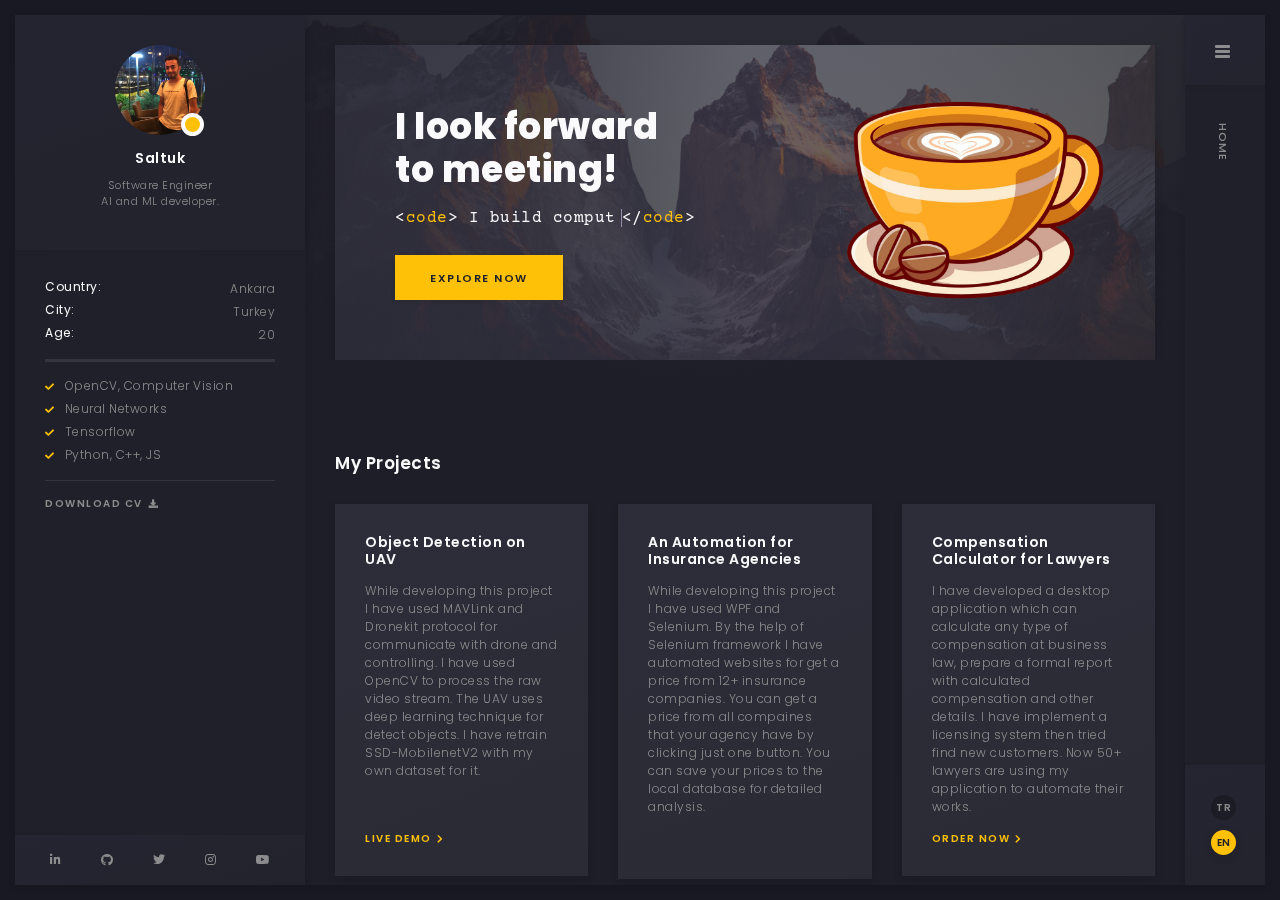
==== docs/index.html @ 85a718e5 "added" ====
<html lang="zxx" class="swup-enabled"><head>
  <!-- Required meta tags -->
  <meta charset="utf-8">
  <meta name="viewport" content="width=device-width, initial-scale=1, shrink-to-fit=no">
  <!-- color of address bar in mobile browser -->
  <meta name="theme-color" content="#2B2B35">
  <!-- favicon  -->
  <link rel="shortcut icon" href="img/thumbnail.ico" type="image/x-icon">
  <!-- bootstrap css -->
  <link rel="stylesheet" href="css/plugins/bootstrap.min.css">
  <!-- font awesome css -->
  <link rel="stylesheet" href="css/plugins/font-awesome.min.css">
  <!-- swiper css -->
  <link rel="stylesheet" href="css/plugins/swiper.min.css">
  <!-- fancybox css -->
  <link rel="stylesheet" href="css/plugins/fancybox.min.css">
  <!-- main css -->
  <link rel="stylesheet" href="css/style.css">

  <title>Arter</title>
<style id="smooth-scrollbar-style">
[data-scrollbar] {
  display: block;
  position: relative;
}

.scroll-content {
  -webkit-transform: translate3d(0, 0, 0);
          transform: translate3d(0, 0, 0);
}

.scrollbar-track {
  position: absolute;
  opacity: 0;
  z-index: 1;
  background: rgba(222, 222, 222, .75);
  -webkit-user-select: none;
     -moz-user-select: none;
      -ms-user-select: none;
          user-select: none;
  -webkit-transition: opacity 0.5s 0.5s ease-out;
          transition: opacity 0.5s 0.5s ease-out;
}
.scrollbar-track.show,
.scrollbar-track:hover {
  opacity: 1;
  -webkit-transition-delay: 0s;
          transition-delay: 0s;
}

.scrollbar-track-x {
  bottom: 0;
  left: 0;
  width: 100%;
  height: 8px;
}
.scrollbar-track-y {
  top: 0;
  right: 0;
  width: 8px;
  height: 100%;
}
.scrollbar-thumb {
  position: absolute;
  top: 0;
  left: 0;
  width: 8px;
  height: 8px;
  background: rgba(0, 0, 0, .5);
  border-radius: 4px;
}
</style></head>

<body class="vsc-initialized">

  <!-- app -->
  <div class="art-app">

    <!-- mobile top bar -->
    <div class="art-mobile-top-bar"></div>

    <!-- app wrapper -->
    <div class="art-app-wrapper">

      <!-- app container end -->
      <div class="art-app-container">

        <!-- info bar -->
        <div class="art-info-bar">

          <!-- menu bar frame -->
          <div class="art-info-bar-frame">

            <!-- info bar header -->
            <div class="art-info-bar-header">
              <!-- info bar button -->
              <div class="art-info-bar-btn">
                <!-- icon -->
                <i class="fas fa-ellipsis-v"></i>
              </div>
              <!-- info bar button end -->
            </div>
            <!-- info bar header end -->

            <!-- info bar header -->
            <div class="art-header">
              <!-- avatar -->
              <div class="art-avatar">
                <a data-fancybox="avatar" data-no-swup="" href="img/face-1.jpg" class="art-avatar-curtain">
                  <img src="img/face-1.jpg" alt="avatar">
                  <i class="fas fa-expand"></i>
                </a>
                <!-- available -->
                <div class="art-lamp-light">
                  <!-- add class 'art-not-available' if not available-->
                  <div class="art-available-lamp"></div>
                </div>
              </div>
              <!-- avatar end -->
              <!-- name -->
              <h5 class="art-name mb-10"><a href="home.html">Saltuk</a></h5>
              <!-- post -->
              <div class="art-sm-text">Software Engineer <br>AI and ML developer. </div>
            </div>
            <!-- info bar header end -->

            <!-- scroll frame -->
            <div id="scrollbar2" class="art-scroll-frame" data-scrollbar="true" tabindex="-1" style="overflow: hidden; outline: none;"><div class="scroll-content" style="transform: translate3d(0px, -50px, 0px);">

              <!-- info bar about -->
              <div class="art-table p-15-15">
                <!-- about text -->
                <ul>
                  <!-- country -->
                  <li>
                    <h6>Country:</h6><span>Ankara</span>
                  </li>
                  <!-- city -->
                  <li>
                    <h6>City:</h6><span>Turkey</span>
                  </li>
                  <!-- age -->
                  <li>
                    <h6>Age:</h6><span>20</span>
                  </li>
                </ul>
              </div>
              <!-- info bar about end -->

              <!-- divider -->
              <div class="art-ls-divider"></div>

              <!-- divider -->
              <div class="art-ls-divider"></div>

              <!-- divider -->
              <div class="art-ls-divider"></div>

              <!-- knowledge list -->
              <ul class="art-knowledge-list p-15-0">
                <!-- list item -->
                <li>OpenCV, Computer Vision</li>
                <!-- list item -->
                <li>Neural Networks</li>
                <!-- list item -->
                <li>Tensorflow</li>
                <!-- list item -->
                <li>Python, C++, JS</li>
              </ul>
              <!-- knowledge list end -->

              <!-- divider -->
              <div class="art-ls-divider"></div>

              <!-- links frame -->
              <div class="art-links-frame p-15-15">

                <!-- download cv button -->
                <a href="files/cv.txt" class="art-link" download="" data-no-swup="">Download cv <i class="fas fa-download"></i></a>

              </div>
              <!-- links frame end -->

            </div><div class="scrollbar-track scrollbar-track-x" style="display: none;"><div class="scrollbar-thumb scrollbar-thumb-x" style="width: 230px; transform: translate3d(0px, 0px, 0px);"></div></div><div class="scrollbar-track scrollbar-track-y" style="display: block;"><div class="scrollbar-thumb scrollbar-thumb-y" style="height: 755.606px; transform: translate3d(0px, 101.394px, 0px); transform-origin: center bottom;"></div></div></div>
            <!-- scroll frame end -->

            <!-- sidebar social -->
            <div class="art-ls-social">
              <!-- social link -->
              <a href="https://www.linkedin.com/in/saltukbugra/" target="_blank"><i class="fab fa-linkedin-in"></i></a>
              <!-- social link -->
              <a href="https://github.com/saltukozelgul" target="_blank"><i class="fab fa-github"></i></a>
              <!-- social link -->
              <a href="https://twitter.com/saltukozelgul" target="_blank"><i class="fab fa-twitter"></i></a>
              <!-- social link -->
              <a href="https://www.instagram.com/saltukozelgul/" target="_blank"><i class="fab fa-instagram"></i></a>
              <!-- social link -->
              <a href="https://www.youtube.com/channel/UCMifPLEtxztl5zZaLau1jIQ" target="_blank"><i class="fab fa-youtube"></i></a>
            </div>
            <!-- sidebar social end -->

          </div>
          <!-- menu bar frame end -->

        </div>
        <!-- info bar end -->

        <!-- content -->
        <div class="art-content">

          <!-- curtain -->
          <div class="art-curtain"></div>

          <!-- top background -->
          <div class="art-top-bg" style="background-image: url(img/bg.jpg)">
            <!-- overlay -->
            <div class="art-top-bg-overlay"></div>
            <!-- overlay end -->
          </div>
          <!-- top background end -->

          <!-- swup container -->
          <div class="transition-fade" id="swup" data-swup="0">

            <!-- scroll frame -->
            <div id="scrollbar" class="art-scroll-frame" data-scrollbar="true" tabindex="-1" style="overflow: hidden; outline: none;"><div class="scroll-content" style="transform: translate3d(0px, 0px, 0px);">

              <!-- container -->
              <div class="container-fluid">

                <!-- row -->
                <div class="row p-60-0 p-lg-30-0 p-md-15-0">
                  <!-- col -->
                  <div class="col-lg-12">

                    <!-- banner -->
                    <div class="art-a art-banner" style="background-image: url(img/bg.jpg)">
                      <!-- banner back -->
                      <div class="art-banner-back"></div>
                      <!-- banner dec -->
                      <div class="art-banner-dec"></div>
                      <!-- banner overlay -->
                      <div class="art-banner-overlay">
                        <!-- main title -->
                        <div class="art-banner-title">
                          <!-- title -->
                          <h1 class="mb-15">I look forward <br>to meeting!</h1>
                          <!-- suptitle -->
                          <div class="art-lg-text art-code mb-25">&lt;<i>code</i>&gt; I build <span class="txt-rotate" data-period="2000" data-rotate="[ &quot;computer vision applications.&quot;, &quot;AI based applications.&quot;, &quot;web applications.&quot;, &quot;automation tools.&quot; ]"><span class="wrap">des</span></span>&lt;/<i>code</i>&gt;</div>
                          <div class="art-buttons-frame">
                            <!-- button -->
                            <a href="#" class="art-btn art-btn-md"><span>Explore now</span></a>
                          </div>
                        </div>
                        <!-- main title end -->
                        <!-- photo -->
                        <img src="img/face-2.png" class="art-banner-photo" alt="Your Name">
                      </div>
                      <!-- banner overlay end -->
                    </div>
                    <!-- banner end -->

                  </div>
                  <!-- col end -->
                </div>
                <!-- row end -->

              </div>
              <!-- container end -->

              <!-- container -->
              <div class="container-fluid">

                <!-- row -->
                <div class="row p-30-0">

                  <!-- col -->
                  <div class="col-md-3 col-6">

                    <!-- couner frame -->
                    <div class="art-counter-frame" style="opacity: 1;">
                      <!-- counter -->
                      <div class="art-counter-box">
                        <!-- counter number -->
                        <span class="art-counter" style="opacity: 1;">2</span><span class="art-counter-plus">+</span>
                      </div>
                      <!-- counter end -->
                      <!-- title -->
                      <h6>Years Experience</h6>
                    </div>
                    <!-- couner frame end -->

                  </div>
                  <!-- col end -->

                  <!-- col -->
                  <div class="col-md-3 col-6">

                    <!-- couner frame -->
                    <div class="art-counter-frame" style="opacity: 1;">
                      <!-- counter -->
                      <div class="art-counter-box">
                        <!-- counter number -->
                        <span class="art-counter" style="opacity: 1;">14</span>
                      </div>
                      <!-- counter end -->
                      <!-- title -->
                      <h6>Completed Projects</h6>
                    </div>
                    <!-- couner frame end -->

                  </div>
                  <!-- col end -->

                  <!-- col -->
                  <div class="col-md-3 col-6">

                    <!-- couner frame -->
                    <div class="art-counter-frame" style="opacity: 1;">
                      <!-- counter -->
                      <div class="art-counter-box">
                        <!-- counter number -->
                        <span class="art-counter" style="opacity: 1;">8</span>
                      </div>
                      <!-- counter end -->
                      <!-- title -->
                      <h6>Happy Customers</h6>
                    </div>
                    <!-- couner frame end -->

                  </div>
                  <!-- col end -->

                  <!-- col -->
                  <div class="col-md-3 col-6">

                    <!-- couner frame -->
                    <div class="art-counter-frame" style="opacity: 1;">
                      <!-- counter -->
                      <div class="art-counter-box">
                        <!-- counter number -->
                        <span class="art-counter" style="opacity: 1;">20</span><span class="art-counter-plus">+</span>
                      </div>
                      <!-- counter end -->
                      <!-- title -->
                      <h6>3</h6>
                    </div>
                    <!-- couner frame end -->

                  </div>
                  <!-- col end -->

                </div>
                <!-- row end -->

              </div>
              <!-- container end -->

              <!-- container -->
              <div class="container-fluid">

                <!-- row -->
                <div class="row">

                  <!-- col -->
                  <div class="col-lg-12">

                    <!-- section title -->
                    <div class="art-section-title">
                      <!-- title frame -->
                      <div class="art-title-frame">
                        <!-- title -->
                        <h4>My Projects</h4>
                      </div>
                      <!-- title frame end -->
                    </div>
                    <!-- section title end -->

                  </div>
                  <!-- col end -->

                  <!-- col -->
                  <div class="col-lg-4 col-md-6">

                    <!-- service -->
                    <div class="art-a art-service-icon-box">
                      <!-- service content -->
                      <div class="art-service-ib-content">
                        <!-- title -->
                        <h5 class="mb-15">Object Detection on UAV</h5>
                        <!-- text -->
                        <div class="mb-15">While developing this project I have used MAVLink and Dronekit protocol for communicate with drone and controlling. I have used OpenCV to process the raw video stream. The UAV uses deep learning technique for detect objects. I have retrain SSD-MobilenetV2 with my own dataset for it.<br><br><br></div>
                        <!-- button -->
                        <div class="art-buttons-frame"><a href="https://www.youtube.com/watch?v=uDJ1ishrPcA" data-no-swup="" class="art-link art-color-link art-w-chevron">Live Demo</a></div>
                      </div>
                      <!-- service content end -->
                    </div>
                    <!-- service end -->

                  </div>
                  <!-- col end -->

                  <!-- col -->
                  <div class="col-lg-4 col-md-6">

                    <!-- service -->
                    <div class="art-a art-service-icon-box">
                      <!-- service content -->
                      <div class="art-service-ib-content">
                        <!-- title -->
                        <h5 class="mb-15">An Automation for Insurance Agencies</h5>
                        <!-- text -->
                        <div class="mb-15">While developing this project I have used WPF and Selenium. By the help of Selenium framework I have automated websites for get a price from 12+ insurance companies. You can get a price from all compaines that your agency have by clicking just one button. You can save your prices to the local database for detailed analysis.<br><br></div>
                        <!-- button -->
                      </div>
                      <!-- service content end -->
                    </div>
                    <!-- service end -->

                  </div>
                  <!-- col end -->

                  <!-- col -->
                  <div class="col-lg-4 col-md-6">

                    <!-- service -->
                    <div class="art-a art-service-icon-box">
                      <!-- service content -->
                      <div class="art-service-ib-content">
                        <!-- title -->
                        <h5 class="mb-15">Compensation Calculator for Lawyers</h5>
                        <!-- text -->
                        <div class="mb-15">I have developed a desktop application which can calculate any type of compensation at business law, prepare a formal report with calculated compensation and other details. I have implement a licensing system then tried find new customers. Now 50+ lawyers are using my application to automate their works.</div>
                        <!-- button -->
                        <div class="art-buttons-frame"><a href="https://www.mehmetakifarikan.av.tr/hesaplamaprogrami" data-no-swup="" class="art-link art-color-link art-w-chevron">Order now</a></div>
                      </div>
                      <!-- service content end -->
                    </div>
                    <!-- service end -->

                  </div>
                  <!-- col end -->

                  <!-- col -->
                  <div class="col-lg-4 col-md-6">

                    <!-- service -->
                    <div class="art-a art-service-icon-box">
                      <!-- service content -->
                      <div class="art-service-ib-content">
                        <!-- title -->
                        <h5 class="mb-15">Discord Bot for School Community</h5>
                        <!-- text -->
                        <div class="mb-15">I have developed a discord bot by using Discord.JS and Node.Js. The bot whose name is "Disgaz" have theese systems; Register system, Balancing system, 2FA auth by using e-mails, Profile Managment System, Music Bot System and more...</div>
                        <!-- button -->
                        <div class="art-buttons-frame"><a href="https://github.com/saltukozelgul/MusicBot" no-data-no-swup="" class="art-link art-color-link art-w-chevron">Order now</a></div>
                      </div>
                      <!-- service content end -->
                    </div>
                    <!-- service end -->

                  </div>
                  <!-- col end -->


                </div>
                <!-- row end -->

              </div>
              <!-- container end -->

              <!-- container -->
              <div class="container-fluid">

                <!-- row -->
                <div class="row p-0-0">

                  <!-- col -->
                  <div class="col-lg-12">

                    <!-- section title -->
                    <div class="art-section-title">
                      <!-- title frame -->
                      <div class="art-title-frame">
                        <!-- title -->
                        <h4>About Me</h4>
                      </div>
                      <!-- title frame end -->
                    </div>
                    <!-- section title end -->

                  </div>
                  <!-- col end -->

                  <!-- col -->
                  <div class="col-lg-12">

                    <!-- price -->
                    <div class="art-a art-price">
                      <!-- price body -->
                      <div class="art-price-body">
                        <h5 class="mb-30">Who is actually Saltuk?</h5>
                        <!-- price list -->
                              <div class="mb-15">I have experince working as part of remote team. I am motivated and dependable person who is great at time management. I am always learning and searching for solve problems by using the most creative and functional methods. <br><br> Apart from being a software developer, I enjoy most of my time being at nature. I often go camping with my friends. I enjoy playing any type of sport especially badminton. <br><br> When I have to keep indoors, I play computer games, spend with my friends via communication programs, I spend 1-2 hours of my free time to read and explore the newest advancements in technology world.</div>
                        <!-- price list end -->
                        <!-- button -->
                      </div>
                      <!-- price body end -->
                    </div>
                    <!-- price end -->

                  </div>
                  <!-- grid -->

                </div>
                <!-- row end -->

              </div>
              <!-- container end -->

<div class="container-fluid">

                <!-- row -->
                <div class="row">

                  <!-- col -->
                  <div class="col-lg-6">

                    <!-- section title -->
                    <div class="art-section-title">
                      <!-- title frame -->
                      <div class="art-title-frame">
                        <!-- title -->
                        <h4>Education</h4>
                      </div>
                      <!-- title frame end -->
                    </div>
                    <!-- section title end -->

                    <!-- timeline -->
                    <div class="art-timeline" id="history">
                      <div class="art-timeline-item">
                        <div class="art-timeline-mark-light"></div>
                        <div class="art-timeline-mark"></div>

                        <div class="art-a art-timeline-content">
                          <div class="art-card-header">
                            <div class="art-left-side">
                              <h5>BACHELOR OF SCIENCE</h5>
                              <div class="art-el-suptitle mb-15">Gazi University</div>
                            </div>
                            <div class="art-right-side">
                              <span class="art-date">2019 - 2024</span>
                            </div>
                          </div>

                          <p>GPA: 3.5</p>
                          <a data-fancybox="diplome" data-no-swup="" href="files/certificate.jpg" class="art-link art-color-link art-w-chevron">Diplome</a>
                        </div>
                      </div>

                      <div class="art-timeline-item">
                        <div class="art-timeline-mark-light"></div>
                        <div class="art-timeline-mark"></div>

                        <div class="art-a art-timeline-content">
                          <div class="art-card-header">
                            <div class="art-left-side">
                              <h5>Web Design Manager</h5>
                              <div class="art-el-suptitle mb-15">Cinema Society</div>
                            </div>
                            <div class="art-right-side">
                              <span class="art-date">2022 - 2024</span>
                            </div>
                          </div>
                          <p>We have a cinema society at our school and I'm having so much fun of it.</p>
                          <a data-no-swup="" href="https://www.instagram.com/gazisinematoplulugu/" class="art-link art-color-link art-w-chevron">Check it out!</a>
                        </div>

                      </div>

                    </div>
                    <!-- timeline end -->

                  </div>
                  <div class="col-lg-6">

                    <!-- section title -->
                    <div class="art-section-title">
                      <!-- title frame -->
                      <div class="art-title-frame">
                        <!-- title -->
                        <h4>Work History</h4>
                      </div>
                      <!-- title frame end -->
                    </div>
                    <!-- section title end -->

                    <!-- timeline -->
                    <div class="art-timeline">

                      <div class="art-timeline-item">
                        <div class="art-timeline-mark-light"></div>
                        <div class="art-timeline-mark"></div>


                        <div class="art-a art-timeline-content">
                          <div class="art-card-header">
                            <div class="art-left-side">
                              <h5>Freelance</h5>
                            </div>
                            <div class="art-right-side">
                              <span class="art-date">2019 - Present</span>
                            </div>
                          </div>
                          <p>I'm working as freelancer.</p>
                        </div>
                      </div>

                     

                    </div>
                    <!-- timeline end -->

                  </div>
                  <!-- col end -->

                </div>
                <!-- row end -->

              </div>
             

              <!-- container -->
              <div class="container-fluid">

                <!-- footer -->
                <footer>
                  <!-- copyright -->
                  <div class="art-copy">© 2021 Saltuk Ozelgul</div>
                </footer>
                <!-- footer end -->

              </div>
              <!-- container end -->

            </div><div class="scrollbar-track scrollbar-track-x" style="display: none;"><div class="scrollbar-thumb scrollbar-thumb-x" style="width: 995px; transform: translate3d(0px, 0px, 0px);"></div></div><div class="scrollbar-track scrollbar-track-y" style="display: block;"><div class="scrollbar-thumb scrollbar-thumb-y" style="height: 336.286px; transform: translate3d(0px, 520.714px, 0px); transform-origin: center bottom;"></div></div></div>
            <!-- scroll frame end -->

          </div>
          <!-- swup container end -->

        </div>
        <!-- content end -->

        <!-- menu bar -->
        <div class="art-menu-bar">

          <!-- menu bar frame -->
          <div class="art-menu-bar-frame">

            <!-- menu bar header -->
            <div class="art-menu-bar-header">
              <!-- menu bar button -->
              <div class="art-menu-bar-btn">
                <!-- icon -->
                <span></span>
              </div>
              <!-- menu bar button end -->
            </div>
            <!-- menu bar header end -->

            <!-- current page title -->
            <div class="art-current-page"><a href="home.html">Home</a></div>
            <!-- current page title end -->

            <!-- scroll frame -->
            <div class="art-scroll-frame">

              <!-- menu -->
              <nav id="swupMenu" data-swup="1">
                <!-- menu list -->
                <ul class="main-menu">
                  <!-- menu item -->
                  <li class="menu-item current-menu-item"><a data-no-swup="" href="home.html">Home</a></li>
                  <!-- menu item -->       
                  <!-- menu item -->
                </ul>
                <!-- menu list end -->
              </nav>
              <!-- menu end -->

              <!-- language change -->
              <ul class="art-language-change">
                <!-- language item -->
                <li><a href="#.">TR</a></li>
                <!-- language item -->
                <li class="art-active-lang"><a href="#.">EN</a></li>
              </ul>
              <!-- language change end -->

            </div>
            <!-- scroll frame end -->

          </div>
          <!-- menu bar frame -->

        </div>
        <!-- menu bar end -->

      </div>
      <!-- app container end -->

    </div>
    <!-- app wrapper end -->

    <!-- preloader -->
    <div class="art-preloader" style="opacity: 0; display: none;">
      <!-- preloader content -->
      <div class="art-preloader-content" style="opacity: 1;">
        <!-- title -->
        <h4>Artur Carter</h4>
        <!-- progressbar -->
        <div id="preloader" class="art-preloader-load" style="position: relative;"><svg viewBox="0 0 100 1.7" preserveAspectRatio="none" style="width: 100%; height: 100%;"><path d="M 0,0.85 L 100,0.85" stroke="#eee" stroke-width="1.7" fill-opacity="0"></path><path d="M 0,0.85 L 100,0.85" stroke="#555" stroke-width="1.7" fill-opacity="0" style="stroke-dasharray: 100, 100; stroke-dashoffset: 0;"></path></svg><div class="progressbar-text" style="position: absolute; left: 50%; top: 50%; padding: 0px; margin: 0px; transform: translate(-50%, -50%); color: rgb(85, 85, 85);">100 %</div></div>
      </div>
      <!-- preloader content end -->
    </div>
    <!-- preloader end -->

  </div>
  <!-- app end -->

  <!-- jquery js -->
  <script src="js/plugins/jquery.min.js"></script>
  <!-- anime js -->
  <script src="js/plugins/anime.min.js"></script>
  <!-- swiper js -->
  <script src="js/plugins/swiper.min.js"></script>
  <!-- progressbar js -->
  <script src="js/plugins/progressbar.min.js"></script>
  <!-- smooth scrollbar js -->
  <script src="js/plugins/smooth-scrollbar.min.js"></script>
  <!-- overscroll js -->
  <script src="js/plugins/overscroll.min.js"></script>
  <!-- typing js -->
  <script src="js/plugins/typing.min.js"></script>
  <!-- isotope js -->
  <script src="js/plugins/isotope.min.js"></script>
  <!-- fancybox js -->
  <script src="js/plugins/fancybox.min.js"></script>
  <!-- swup js -->
  <script src="js/plugins/swup.min.js"></script>

  <!-- main js -->
  <script src="js/main.js"></script>




<style type="text/css">.txt-rotate > .wrap { border-right: 0.08em solid rgba(215,205,240,.6); padding-right: 5px }</style></body></html>
---- docs/css/style.css ----
/* -------------------------------------------

Name: 		Arter
Version:  1.0
Author:		Nazar Miller (millerDigitalDesign)
Portfolio:  https://themeforest.net/user/millerdigitaldesign/portfolio?ref=MillerDigitalDesign

p.s. I am available for Freelance hire (UI design, web development). mail: miller.themes@gmail.com

------------------------------------------- */
/*--------------------------------------------

1. common
      - fonts
      - text defaults
      - title defaults
      - text config
      - container
      - buttons frame
      - suptitle
      - divider
      - image defaults
      - link defaults
      - table
      - quote
      - list
2. link
3. buttons
4. space
5. app marcup
      - top background
      - preloader
      - scroll frame
      - app
      - mobile top bar
      - info bar
      - content
      - menu bar
      - marcup media queries
6. info bar
      - header
      - name
      - language skills
      - hard skills
      - knowledge
      - info bar links
      - social links
      - progresbar color
7. menu bar
      - main menu
      - language change
      - current page title
8. content
      - section title
      - card
      - banner
      - typing code
      - counters
      - services
      - price
      - testimonials
      - timeline
      - contact form
      - blog
      - pagination
      - brands
      - footer
9. portfolio
      - filter
      - portfolio items
      - touch device querie
      - single project
      - fancybox customization
10. media queries
11. burger button
12. transitions
      - in animation
      - out animation


--------------------------------------------*/
/*
$main-color: #FFC107
$main-color: #f44336;
$main-color: #4CAF50;
$main-color: #64B5F6;
*/
/* ------------------------------

common

------------------------------ */
/* ----- fonts ----- */
@import url("https://fonts.googleapis.com/css2?family=Poppins:ital,wght@0,100;0,200;0,300;0,400;0,500;0,600;0,700;0,800;0,900;1,100;1,200;1,300;1,400;1,500;1,600;1,700;1,800;1,900&display=swap");
@import url("https://fonts.googleapis.com/css2?family=Courier+Prime:ital,wght@0,400;0,700;1,400;1,700&display=swap");
/* ----- text defaults ----- */
/* line 13, ../scss/_common.scss */
body {
  color: #8c8c8e;
  font-size: 12px;
  font-family: "Poppins", sans-serif;
  font-weight: 300;
  letter-spacing: 0.5px;
  font-smooth: subpixel-antialiased; }

/* ----- title defaults ----- */
/* line 23, ../scss/_common.scss */
h1,
h2,
h3,
h4,
h5,
h6 {
  font-weight: 700;
  color: #fafafc;
  margin-bottom: 0;
  font-family: "Poppins", sans-serif; }

/* line 35, ../scss/_common.scss */
h1 {
  font-size: 52px;
  font-weight: 800; }

/* line 40, ../scss/_common.scss */
h4 {
  font-size: 17px;
  font-weight: 600; }

/* line 45, ../scss/_common.scss */
h5 {
  font-size: 14px;
  font-weight: 600; }

/* line 50, ../scss/_common.scss */
h6 {
  font-size: 12px;
  font-weight: 400; }

/* ----- text config ----- */
/* line 55, ../scss/_common.scss */
.art-sm-text {
  font-size: 11px; }

/* line 59, ../scss/_common.scss */
.art-lg-text {
  font-size: 16px; }

/* line 63, ../scss/_common.scss */
.art-white {
  color: #fafafc; }

/* ----- container ----- */
/* line 67, ../scss/_common.scss */
.container-fluid {
  overflow: hidden;
  padding: 0 30px;
  position: relative; }

/* ----- buttons frame ----- */
/* line 74, ../scss/_common.scss */
.art-buttons-frame a {
  margin-right: 15px; }

/* ----- suptitle ----- */
/* line 79, ../scss/_common.scss */
.art-el-suptitle {
  margin-top: 5px;
  color: #646466;
  font-style: italic;
  font-size: 11px; }

/* ----- divider ----- */
/* line 86, ../scss/_common.scss */
.art-ls-divider {
  background: #646466;
  width: 100%;
  height: 1px;
  opacity: 0.3; }

/* ----- image defaults ----- */
/* line 93, ../scss/_common.scss */
.art-img-default {
  width: 100%;
  -webkit-box-shadow: 0 3px 8px 0 rgba(15, 15, 20, 0.2);
          box-shadow: 0 3px 8px 0 rgba(15, 15, 20, 0.2); }

/* ----- link defaults ----- */
/* line 99, ../scss/_common.scss */
a {
  text-decoration: none;
  color: #8c8c8e; }
  /* line 103, ../scss/_common.scss */
  a:hover {
    text-decoration: none;
    color: #fafafc; }
  /* line 108, ../scss/_common.scss */
  a:focus {
    outline: inherit; }

/* ----- table ----- */
/* line 113, ../scss/_common.scss */
.art-table {
  color: #8c8c8e; }
  /* line 116, ../scss/_common.scss */
  .art-table ul {
    padding: 0;
    margin: 0; }
    /* line 120, ../scss/_common.scss */
    .art-table ul li {
      list-style-type: none;
      display: -webkit-box;
      display: -ms-flexbox;
      display: flex;
      -webkit-box-pack: justify;
          -ms-flex-pack: justify;
              justify-content: space-between;
      margin-bottom: 5px; }
      /* line 126, ../scss/_common.scss */
      .art-table ul li:last-child {
        margin-bottom: 0; }

/* ----- quote ----- */
/* line 133, ../scss/_common.scss */
blockquote {
  margin-top: 30px;
  margin-bottom: 30px;
  background: #FFC107;
  color: #191923;
  padding: 30px;
  padding-left: 35px;
  font-weight: 400;
  font-style: italic;
  font-size: 14px;
  -webkit-box-shadow: 0 1px 4px 0 rgba(15, 15, 20, 0.1);
          box-shadow: 0 1px 4px 0 rgba(15, 15, 20, 0.1);
  position: relative; }
  /* line 146, ../scss/_common.scss */
  blockquote:before {
    position: absolute;
    font-family: "Font Awesome 5 Free";
    font-weight: 900;
    content: "\f10d";
    font-size: 18px;
    opacity: .5;
    top: 5px;
    left: 9px;
    color: #fafafc; }
  /* line 158, ../scss/_common.scss */
  blockquote:after {
    position: absolute;
    font-family: "Font Awesome 5 Free";
    font-weight: 900;
    content: "\f10d";
    font-size: 18px;
    opacity: .5;
    bottom: 5px;
    right: 9px;
    color: #fafafc;
    -webkit-transform: rotate(180deg);
            transform: rotate(180deg); }

/* ----- list ----- */
/* line 172, ../scss/_common.scss */
.art-custom-list {
  padding-left: 25px; }
  /* line 175, ../scss/_common.scss */
  .art-custom-list li {
    position: relative;
    list-style-type: none;
    color: #fafafc;
    margin-bottom: 5px; }
    /* line 181, ../scss/_common.scss */
    .art-custom-list li:before {
      content: '';
      position: absolute;
      top: 4px;
      left: -25px;
      width: 10px;
      height: 10px;
      border-radius: 50%;
      border: solid 2px #FFC107;
      background: transparent;
      -webkit-box-shadow: 0 3px 8px 0 rgba(15, 15, 20, 0.2);
              box-shadow: 0 3px 8px 0 rgba(15, 15, 20, 0.2); }

/* ------------------------------

link

------------------------------ */
/* line 200, ../scss/_common.scss */
.art-link {
  position: relative;
  text-transform: uppercase;
  font-size: 10px;
  display: inline-block;
  letter-spacing: 1.5px;
  font-weight: 600;
  margin-right: 15px;
  margin-bottom: 10px;
  color: #8c8c8e;
  -webkit-transition: 0.4s ease-in-out;
  transition: 0.4s ease-in-out; }
  /* line 212, ../scss/_common.scss */
  .art-link:hover {
    color: #fafafc;
    text-shadow: 0 0 3px rgba(250, 250, 252, 0.4); }
  /* line 217, ../scss/_common.scss */
  .art-link.art-white-link {
    color: #fafafc; }
    /* line 220, ../scss/_common.scss */
    .art-link.art-white-link:hover {
      color: #fafafc;
      text-shadow: 0 0 3px rgba(250, 250, 252, 0.4);
      -webkit-transform: translateX(5px);
              transform: translateX(5px); }
  /* line 227, ../scss/_common.scss */
  .art-link.art-color-link {
    color: #FFC107; }
    /* line 230, ../scss/_common.scss */
    .art-link.art-color-link:hover {
      color: #FFC107;
      text-shadow: 0 0 3px rgba(250, 250, 252, 0.4);
      -webkit-transform: translateX(5px);
              transform: translateX(5px); }
  /* line 237, ../scss/_common.scss */
  .art-link.art-w-chevron {
    padding-right: 10px; }
    /* line 239, ../scss/_common.scss */
    .art-link.art-w-chevron:after {
      position: absolute;
      font-family: "Font Awesome 5 free";
      content: '\f054';
      font-weight: 900;
      display: inline-block;
      font-style: normal;
      font-variant: normal;
      text-rendering: auto;
      -webkit-font-smoothing: antialiased;
      font-size: 9px;
      top: 0.3px;
      -webkit-transform: translateX(5px);
              transform: translateX(5px);
      -webkit-transition: 0.4s ease-in-out;
      transition: 0.4s ease-in-out; }
    /* line 255, ../scss/_common.scss */
    .art-link.art-w-chevron:hover {
      -webkit-transform: translateX(0);
              transform: translateX(0); }
      /* line 258, ../scss/_common.scss */
      .art-link.art-w-chevron:hover:after {
        -webkit-transform: translateX(10px);
                transform: translateX(10px); }
  /* line 264, ../scss/_common.scss */
  .art-link:last-child {
    margin-bottom: 0;
    margin-right: 0; }
  /* line 269, ../scss/_common.scss */
  .art-link i {
    font-size: 9px;
    margin-left: 3px; }
  /* line 274, ../scss/_common.scss */
  .art-link.art-left-link {
    padding-left: 10px;
    padding-right: 0; }
    /* line 279, ../scss/_common.scss */
    .art-link.art-left-link.art-w-chevron:after {
      content: '\f053';
      left: 0;
      -webkit-transform: translateX(0);
              transform: translateX(0); }
    /* line 286, ../scss/_common.scss */
    .art-link.art-left-link.art-w-chevron:hover:after {
      -webkit-transform: translateX(-5px);
              transform: translateX(-5px); }

/* ------------------------------

button

------------------------------ */
/* line 298, ../scss/_common.scss */
.art-btn {
  text-transform: uppercase;
  -webkit-box-shadow: 0 1px 4px 0 rgba(15, 15, 20, 0.1);
          box-shadow: 0 1px 4px 0 rgba(15, 15, 20, 0.1);
  color: #20202a;
  background: #FFC107;
  letter-spacing: 1.5px;
  font-weight: 600;
  display: -webkit-inline-box;
  display: -ms-inline-flexbox;
  display: inline-flex;
  -webkit-box-pack: center;
      -ms-flex-pack: center;
          justify-content: center;
  -ms-flex-line-pack: center;
      align-content: center;
  border: none;
  -webkit-transition: 0.4s ease-in-out;
  transition: 0.4s ease-in-out; }
  /* line 311, ../scss/_common.scss */
  .art-btn span {
    -ms-flex-item-align: center;
        align-self: center;
    -webkit-transition: 0.2s ease-in-out;
    transition: 0.2s ease-in-out; }
  /* line 316, ../scss/_common.scss */
  .art-btn.art-btn-md {
    height: 45px;
    font-size: 11px;
    padding: 0 35px; }
  /* line 322, ../scss/_common.scss */
  .art-btn.art-btn-sm {
    height: 40px;
    font-size: 11px;
    padding: 0 30px; }
  /* line 328, ../scss/_common.scss */
  .art-btn:hover {
    -webkit-transform: translateY(-2px);
            transform: translateY(-2px);
    color: #1e1e28; }

/* ------------------------------

space

------------------------------ */
/* line 338, ../scss/_common.scss */
.p-30-0 {
  padding-top: 30px;
  padding-bottom: 0; }

/* line 343, ../scss/_common.scss */
.p-0-30 {
  padding-top: 0;
  padding-bottom: 30px; }

/* line 348, ../scss/_common.scss */
.p-30-30 {
  padding-top: 30px;
  padding-bottom: 30px; }

/* line 353, ../scss/_common.scss */
.p-30-15 {
  padding-top: 30px;
  padding-bottom: 15px; }

/* line 358, ../scss/_common.scss */
.p-15-15 {
  padding-top: 15px;
  padding-bottom: 15px; }

/* line 363, ../scss/_common.scss */
.p-15-0 {
  padding-top: 15px;
  padding-bottom: 0; }

/* line 368, ../scss/_common.scss */
.p-60-0 {
  padding-top: 60px;
  padding-bottom: 0; }

/* line 373, ../scss/_common.scss */
.p-230-0 {
  padding-top: 230px;
  padding-bottom: 0; }

/* line 378, ../scss/_common.scss */
.mb-10 {
  margin-bottom: 10px; }

/* line 382, ../scss/_common.scss */
.mb-15 {
  margin-bottom: 15px; }

/* line 386, ../scss/_common.scss */
.mb-25 {
  margin-bottom: 25px; }

/* line 390, ../scss/_common.scss */
.mb-30 {
  margin-bottom: 25px; }

@media (max-width: 1400px) {
  /* line 395, ../scss/_common.scss */
  .p-lg-30-0 {
    padding-top: 30px;
    padding-bottom: 0; } }
@media (max-width: 920px) {
  /* line 402, ../scss/_common.scss */
  .p-md-15-0 {
    padding-top: 15px;
    padding-bottom: 0; } }
/* ------------------------------

app marcup

------------------------------ */
/* ----- top background ----- */
/* line 7, ../scss/_markup.scss */
.art-top-bg {
  overflow: hidden;
  position: absolute;
  width: 100%;
  top: 0;
  background-position: center;
  height: 400px;
  background-size: cover; }
  /* line 16, ../scss/_markup.scss */
  .art-top-bg .art-top-bg-overlay {
    position: relative;
    height: 100%;
    width: 100%;
    background-image: -webkit-gradient(linear, left top, left bottom, from(rgba(30, 30, 40, 0.93)), color-stop(70%, rgba(30, 30, 40, 0.96)), color-stop(80%, rgba(30, 30, 40, 0.99)), to(#1e1e28));
    background-image: linear-gradient(180deg, rgba(30, 30, 40, 0.93) 0%, rgba(30, 30, 40, 0.96) 70%, rgba(30, 30, 40, 0.99) 80%, #1e1e28 100%); }

/* ----- preloader ----- */
/* line 24, ../scss/_markup.scss */
.art-preloader {
  margin: 15px;
  position: absolute;
  top: 0;
  left: 0;
  width: calc(100vw - 30px);
  height: calc(100vh - 30px);
  background: #20202a;
  z-index: 999999;
  display: -webkit-box;
  display: -ms-flexbox;
  display: flex;
  -webkit-box-align: center;
      -ms-flex-align: center;
          align-items: center;
  -webkit-box-pack: center;
      -ms-flex-pack: center;
          justify-content: center; }
  /* line 37, ../scss/_markup.scss */
  .art-preloader .art-preloader-content {
    margin-bottom: 15px;
    text-align: center; }
    /* line 41, ../scss/_markup.scss */
    .art-preloader .art-preloader-content .art-preloader-load {
      margin-top: 5px;
      width: 200px; }
      /* line 45, ../scss/_markup.scss */
      .art-preloader .art-preloader-content .art-preloader-load .progressbar-text {
        position: relative;
        font-size: 14px;
        font-weight: 400 !important;
        color: #8c8c8e !important;
        height: 300px;
        line-height: 350px; }

/* line 58, ../scss/_markup.scss */
.art-preloader-load path:first-child {
  stroke: #191923; }
/* line 61, ../scss/_markup.scss */
.art-preloader-load path:last-child {
  stroke: #FFC107; }

/* ----- scroll frame ----- */
/* line 67, ../scss/_markup.scss */
.art-scroll-frame {
  width: 100%;
  height: calc(100vh - 30px); }

/* line 72, ../scss/_markup.scss */
.scrollbar-track {
  visibility: hidden;
  opacity: 0;
  pointer-events: none; }

/* ----- app ----- */
/* line 78, ../scss/_markup.scss */
.art-app {
  padding: 15px;
  background: #191923;
  width: 100vw;
  height: 100%;
  position: relative;
  overflow: hidden;
  /* ----- mobile top bar ----- */ }
  /* line 86, ../scss/_markup.scss */
  .art-app * {
    scrollbar-width: none; }
  /* line 90, ../scss/_markup.scss */
  .art-app ::-webkit-scrollbar {
    display: none; }
  /* line 94, ../scss/_markup.scss */
  .art-app .art-mobile-top-bar {
    position: fixed;
    z-index: 99;
    width: 100%;
    height: 70px;
    background: #20202a;
    -webkit-box-shadow: 0 3px 8px 0 rgba(15, 15, 20, 0.2);
            box-shadow: 0 3px 8px 0 rgba(15, 15, 20, 0.2);
    padding: 0 30px;
    display: none;
    -webkit-box-pack: justify;
        -ms-flex-pack: justify;
            justify-content: space-between;
    -webkit-box-align: center;
        -ms-flex-align: center;
            align-items: center; }
  /* line 107, ../scss/_markup.scss */
  .art-app .art-app-wrapper {
    max-width: 1440px;
    margin-left: auto;
    margin-right: auto;
    background: #1e1e28;
    background-size: cover;
    width: 100%;
    height: 100%;
    position: relative;
    overflow: hidden;
    -webkit-box-shadow: 0 3px 8px 0 rgba(15, 15, 20, 0.2);
            box-shadow: 0 3px 8px 0 rgba(15, 15, 20, 0.2); }
    /* line 119, ../scss/_markup.scss */
    .art-app .art-app-wrapper .art-app-container {
      position: relative;
      display: -webkit-box;
      display: -ms-flexbox;
      display: flex;
      -ms-flex-wrap: nowrap;
          flex-wrap: nowrap;
      /* ----- info bar ----- */
      /* ----- content ----- */
      /* ----- menu bar ----- */ }
      /* line 124, ../scss/_markup.scss */
      .art-app .art-app-wrapper .art-app-container .art-info-bar {
        background: #20202a;
        width: 290px;
        min-width: 290px;
        height: calc(100vh - 30px);
        position: relative;
        z-index: 999;
        -webkit-box-shadow: 0 3px 8px 0 rgba(15, 15, 20, 0.2);
                box-shadow: 0 3px 8px 0 rgba(15, 15, 20, 0.2);
        -webkit-transition: 0.55s ease-in-out;
        transition: 0.55s ease-in-out; }
        /* line 134, ../scss/_markup.scss */
        .art-app .art-app-wrapper .art-app-container .art-info-bar .art-info-bar-frame {
          padding: 0 15px; }
          /* line 137, ../scss/_markup.scss */
          .art-app .art-app-wrapper .art-app-container .art-info-bar .art-info-bar-frame .art-info-bar-header {
            width: 100%;
            height: 70px;
            -webkit-box-pack: start;
                -ms-flex-pack: start;
                    justify-content: flex-start;
            -webkit-box-align: center;
                -ms-flex-align: center;
                    align-items: center;
            position: absolute;
            left: 0;
            top: 0;
            z-index: 999999999999;
            display: none; }
            /* line 148, ../scss/_markup.scss */
            .art-app .art-app-wrapper .art-app-container .art-info-bar .art-info-bar-frame .art-info-bar-header .art-info-bar-btn {
              margin-left: auto;
              pointer-events: all;
              font-size: 14px;
              padding: 30px; }
              /* line 154, ../scss/_markup.scss */
              .art-app .art-app-wrapper .art-app-container .art-info-bar .art-info-bar-frame .art-info-bar-header .art-info-bar-btn.art-disabled {
                opacity: 0;
                pointer-events: none; }
          /* line 162, ../scss/_markup.scss */
          .art-app .art-app-wrapper .art-app-container .art-info-bar .art-info-bar-frame .art-scroll-frame .scroll-content {
            padding: 150px 0 50px; }
      /* line 169, ../scss/_markup.scss */
      .art-app .art-app-wrapper .art-app-container .art-content {
        position: relative;
        overflow: hidden;
        width: 100vw;
        height: calc(100vh - 30px);
        padding-right: 80px;
        -webkit-transition: 0.55s ease-in-out;
        transition: 0.55s ease-in-out; }
        /* line 177, ../scss/_markup.scss */
        .art-app .art-app-wrapper .art-app-container .art-content .art-curtain {
          background: rgba(30, 30, 40, 0.88);
          position: absolute;
          z-index: 9;
          left: 0;
          width: 100%;
          height: 100%;
          pointer-events: none;
          opacity: 0;
          -webkit-transition: 0.55s ease-in-out;
          transition: 0.55s ease-in-out; }
        /* line 189, ../scss/_markup.scss */
        .art-app .art-app-wrapper .art-app-container .art-content.art-active {
          -webkit-transform: translateX(-150px);
                  transform: translateX(-150px); }
          /* line 192, ../scss/_markup.scss */
          .art-app .art-app-wrapper .art-app-container .art-content.art-active .art-curtain {
            pointer-events: all;
            opacity: 0.7; }
      /* line 199, ../scss/_markup.scss */
      .art-app .art-app-wrapper .art-app-container .art-menu-bar {
        background: #20202a;
        width: 230px;
        height: calc(100vh - 30px);
        position: absolute;
        z-index: 99;
        right: -150px;
        top: 0;
        bottom: 0;
        -webkit-box-shadow: 0 3px 8px 0 rgba(15, 15, 20, 0.2);
                box-shadow: 0 3px 8px 0 rgba(15, 15, 20, 0.2);
        -webkit-transition: 0.55s ease-in-out;
        transition: 0.55s ease-in-out; }
        /* line 211, ../scss/_markup.scss */
        .art-app .art-app-wrapper .art-app-container .art-menu-bar .art-menu-bar-frame {
          position: relative; }
          /* line 214, ../scss/_markup.scss */
          .art-app .art-app-wrapper .art-app-container .art-menu-bar .art-menu-bar-frame .art-menu-bar-header {
            width: 100%;
            height: 70px;
            display: -webkit-box;
            display: -ms-flexbox;
            display: flex;
            -webkit-box-pack: start;
                -ms-flex-pack: start;
                    justify-content: flex-start;
            -webkit-box-align: center;
                -ms-flex-align: center;
                    align-items: center;
            position: absolute;
            top: 0;
            left: 0;
            z-index: 9;
            -webkit-box-shadow: 0 1px 4px 0 rgba(15, 15, 20, 0.1);
                    box-shadow: 0 1px 4px 0 rgba(15, 15, 20, 0.1);
            background: linear-gradient(159deg, rgba(37, 37, 50, 0.98) 0%, rgba(35, 35, 45, 0.98) 100%); }
            /* line 227, ../scss/_markup.scss */
            .art-app .art-app-wrapper .art-app-container .art-menu-bar .art-menu-bar-frame .art-menu-bar-header .art-menu-bar-btn {
              pointer-events: all; }
              /* line 230, ../scss/_markup.scss */
              .art-app .art-app-wrapper .art-app-container .art-menu-bar .art-menu-bar-frame .art-menu-bar-header .art-menu-bar-btn.art-disabled {
                opacity: 0;
                pointer-events: none; }
        /* line 238, ../scss/_markup.scss */
        .art-app .art-app-wrapper .art-app-container .art-menu-bar.art-active {
          -webkit-transform: translateX(-150px);
                  transform: translateX(-150px); }

/* ------------------------------

app marcup (after 920px)

------------------------------ */
@media (max-width: 920px) {
  /* ----- container ----- */
  /* line 252, ../scss/_markup.scss */
  .container-fluid {
    padding-left: 15px;
    padding-right: 15px; }

  /* ----- preloader ----- */
  /* line 257, ../scss/_markup.scss */
  .art-preloader {
    margin: 0;
    width: 100vw;
    height: 100vh; }

  /* ----- scroll frame ----- */
  /* line 263, ../scss/_markup.scss */
  .art-scroll-frame {
    height: 100vh; }

  /* line 267, ../scss/_markup.scss */
  .art-app {
    padding: 0;
    /* ----- mobile top bar ----- */ }
    /* line 270, ../scss/_markup.scss */
    .art-app .art-mobile-top-bar {
      display: -webkit-box;
      display: -ms-flexbox;
      display: flex; }
    /* line 274, ../scss/_markup.scss */
    .art-app .art-app-wrapper {
      border-radius: 0;
      height: 100vh; }
      /* line 278, ../scss/_markup.scss */
      .art-app .art-app-wrapper .art-app-container {
        width: 100%;
        /* ----- info bar ----- */
        /* ----- content ----- */
        /* ----- menu bar ----- */ }
        /* line 281, ../scss/_markup.scss */
        .art-app .art-app-wrapper .art-app-container .art-info-bar {
          position: absolute;
          left: -290px;
          width: 290px;
          height: 100vh; }
          /* line 287, ../scss/_markup.scss */
          .art-app .art-app-wrapper .art-app-container .art-info-bar.art-active {
            -webkit-transform: translateX(290px);
                    transform: translateX(290px); }
          /* line 292, ../scss/_markup.scss */
          .art-app .art-app-wrapper .art-app-container .art-info-bar .art-info-bar-frame .art-info-bar-header {
            display: -webkit-box;
            display: -ms-flexbox;
            display: flex; }
            /* line 295, ../scss/_markup.scss */
            .art-app .art-app-wrapper .art-app-container .art-info-bar .art-info-bar-frame .art-info-bar-header .art-info-bar-btn {
              -webkit-transform: translateX(70px);
                      transform: translateX(70px);
              -webkit-transition: 0.4s ease-in-out;
              transition: 0.4s ease-in-out; }
          /* line 304, ../scss/_markup.scss */
          .art-app .art-app-wrapper .art-app-container .art-info-bar.art-active .art-info-bar-frame .art-info-bar-btn {
            -webkit-transform: translateX(0);
                    transform: translateX(0); }
        /* line 311, ../scss/_markup.scss */
        .art-app .art-app-wrapper .art-app-container .art-content {
          position: relative;
          width: 100vw;
          height: 100vh;
          padding-right: 0;
          padding-top: 70px; }
          /* line 318, ../scss/_markup.scss */
          .art-app .art-app-wrapper .art-app-container .art-content .art-scroll-frame {
            height: calc(100vh - 70px); }
          /* line 322, ../scss/_markup.scss */
          .art-app .art-app-wrapper .art-app-container .art-content.art-active {
            -webkit-transform: none;
                    transform: none; }
            /* line 325, ../scss/_markup.scss */
            .art-app .art-app-wrapper .art-app-container .art-content.art-active .art-curtain {
              pointer-events: all;
              opacity: 1; }
        /* line 332, ../scss/_markup.scss */
        .art-app .art-app-wrapper .art-app-container .art-menu-bar {
          position: absolute;
          right: -230px;
          width: 230px;
          height: 100vh; }
          /* line 338, ../scss/_markup.scss */
          .art-app .art-app-wrapper .art-app-container .art-menu-bar.art-active {
            -webkit-transform: translateX(-230px);
                    transform: translateX(-230px); }
          /* line 342, ../scss/_markup.scss */
          .art-app .art-app-wrapper .art-app-container .art-menu-bar .art-menu-bar-btn {
            -webkit-transform: translateX(-80px);
                    transform: translateX(-80px);
            -webkit-transition: 0.4s ease-in-out;
            transition: 0.4s ease-in-out; }
          /* line 348, ../scss/_markup.scss */
          .art-app .art-app-wrapper .art-app-container .art-menu-bar.art-active .art-menu-bar-btn {
            -webkit-transform: translateX(0);
                    transform: translateX(0); } }
/* ------------------------------

app marcup (after 290px)

------------------------------ */
@media (max-width: 290px) {
  /* line 363, ../scss/_markup.scss */
  .art-app {
    /* ----- info bar ----- */ }
    /* line 365, ../scss/_markup.scss */
    .art-app .art-info-bar {
      width: 100vw; } }
/* ------------------------------

app marcup (after 230px)

------------------------------ */
@media (max-width: 230px) {
  /* line 376, ../scss/_markup.scss */
  .art-app {
    /* ----- menu bar ----- */ }
    /* line 378, ../scss/_markup.scss */
    .art-app .art-menu-bar {
      width: 100vw; } }
/* line 387, ../scss/_markup.scss */
.art-app-onepage .art-app-wrapper .art-app-container .art-content {
  padding-right: 0; }

/* ------------------------------

info bar

------------------------------ */
/* line 7, ../scss/_info-bar.scss */
.art-info-bar {
  padding: 0 15px;
  /* ----- header ----- */
  /* ----- name ----- */
  /* ----- language skills ----- */
  /* ----- hard skills ----- */
  /* ----- knowledge ----- */
  /* ----- info bar links ----- */
  /* ----- social links ----- */ }
  /* line 10, ../scss/_info-bar.scss */
  .art-info-bar .art-header {
    position: absolute;
    left: 0;
    top: 0;
    z-index: 99999;
    width: 100%;
    padding: 30px;
    height: 235px;
    background: linear-gradient(159deg, rgba(37, 37, 50, 0.98) 0%, rgba(35, 35, 45, 0.98) 100%);
    text-align: center;
    -webkit-box-shadow: 0 1px 4px 0 rgba(15, 15, 20, 0.1);
            box-shadow: 0 1px 4px 0 rgba(15, 15, 20, 0.1); }
    /* line 22, ../scss/_info-bar.scss */
    .art-info-bar .art-header .art-avatar {
      width: 90px;
      height: 90px;
      margin: 0 auto;
      border-radius: 50%;
      position: relative;
      margin-bottom: 15px; }
      /* line 30, ../scss/_info-bar.scss */
      .art-info-bar .art-header .art-avatar .art-avatar-curtain {
        position: relative;
        width: 100%;
        height: 100%;
        border-radius: 50%;
        display: -webkit-box;
        display: -ms-flexbox;
        display: flex;
        -webkit-box-pack: center;
            -ms-flex-pack: center;
                justify-content: center;
        outline: inherit;
        -webkit-transition: 0.2s ease-in-out;
        transition: 0.2s ease-in-out;
        z-index: 0; }
        /* line 41, ../scss/_info-bar.scss */
        .art-info-bar .art-header .art-avatar .art-avatar-curtain i {
          background: linear-gradient(159deg, rgba(45, 45, 58, 0.88) 0%, rgba(43, 43, 53, 0.88) 100%);
          width: 30px;
          height: 30px;
          text-align: center;
          -ms-flex-item-align: center;
              align-self: center;
          font-weight: 700;
          font-size: 11px;
          line-height: 30px;
          color: #fafafc;
          border-radius: 50%;
          opacity: 0;
          z-index: 1;
          -webkit-transition: 0.4s ease-in-out;
          transition: 0.4s ease-in-out; }
        /* line 57, ../scss/_info-bar.scss */
        .art-info-bar .art-header .art-avatar .art-avatar-curtain img {
          position: absolute;
          width: 100%;
          height: 100%;
          -o-object-fit: cover;
             object-fit: cover;
          border-radius: 50%;
          z-index: 0; }
        /* line 66, ../scss/_info-bar.scss */
        .art-info-bar .art-header .art-avatar .art-avatar-curtain:hover {
          opacity: 1;
          -webkit-transition: 0.2s ease-in-out;
          transition: 0.2s ease-in-out;
          outline: inherit; }
          /* line 71, ../scss/_info-bar.scss */
          .art-info-bar .art-header .art-avatar .art-avatar-curtain:hover i {
            opacity: .7; }
            /* line 74, ../scss/_info-bar.scss */
            .art-info-bar .art-header .art-avatar .art-avatar-curtain:hover i:hover {
              opacity: 1;
              -webkit-transform: scale(1.07);
                      transform: scale(1.07); }
      /* line 82, ../scss/_info-bar.scss */
      .art-info-bar .art-header .art-avatar .art-lamp-light {
        z-index: 2; }
        /* line 85, ../scss/_info-bar.scss */
        .art-info-bar .art-header .art-avatar .art-lamp-light:before {
          content: '';
          position: absolute;
          bottom: -1px;
          right: 1px;
          background: #fafafc;
          height: 23px;
          width: 23px;
          border-radius: 50%;
          -webkit-animation: puls 1s infinite;
                  animation: puls 1s infinite; }
@-webkit-keyframes puls {
  0% {
    -webkit-transform: scale(0.6);
            transform: scale(0.6);
    opacity: 1; }
  100% {
    -webkit-transform: scale(1);
            transform: scale(1);
    opacity: 0; } }
@keyframes puls {
  0% {
    -webkit-transform: scale(0.6);
            transform: scale(0.6);
    opacity: 1; }
  100% {
    -webkit-transform: scale(1);
            transform: scale(1);
    opacity: 0; } }
        /* line 108, ../scss/_info-bar.scss */
        .art-info-bar .art-header .art-avatar .art-lamp-light .art-available-lamp {
          position: absolute;
          bottom: 3px;
          right: 5px;
          height: 15px;
          width: 15px;
          background: #FFC107;
          border-radius: 50%;
          z-index: 0;
          -webkit-transition: 0.4s ease-in-out;
          transition: 0.4s ease-in-out; }
          /* line 119, ../scss/_info-bar.scss */
          .art-info-bar .art-header .art-avatar .art-lamp-light .art-available-lamp:after {
            position: relative;
            content: 'I am available for freelance hire';
            width: 115px;
            display: block;
            padding: 5px 10px;
            top: -10px;
            left: 28px;
            font-size: 10px;
            font-weight: 200;
            color: #8c8c8e;
            -webkit-box-shadow: 0 1px 4px 0 rgba(15, 15, 20, 0.1);
                    box-shadow: 0 1px 4px 0 rgba(15, 15, 20, 0.1);
            background: #191923;
            opacity: 0;
            pointer-events: none;
            -webkit-transform: translateX(20px);
                    transform: translateX(20px);
            -webkit-transition: 0.4s ease-in-out;
            transition: 0.4s ease-in-out;
            text-align: left; }
          /* line 140, ../scss/_info-bar.scss */
          .art-info-bar .art-header .art-avatar .art-lamp-light .art-available-lamp:before {
            content: '';
            position: absolute;
            height: 5px;
            width: 5px;
            right: -15px;
            top: 5px;
            opacity: 0;
            background: #191923;
            pointer-events: none;
            -webkit-transform: translateX(20px) rotate(45deg);
                    transform: translateX(20px) rotate(45deg);
            -webkit-transition: 0.4s ease-in-out;
            transition: 0.4s ease-in-out;
            z-index: 99; }
          /* line 155, ../scss/_info-bar.scss */
          .art-info-bar .art-header .art-avatar .art-lamp-light .art-available-lamp:hover {
            -webkit-transform: scale(1);
                    transform: scale(1); }
            /* line 158, ../scss/_info-bar.scss */
            .art-info-bar .art-header .art-avatar .art-lamp-light .art-available-lamp:hover:after {
              opacity: 1;
              -webkit-transform: translateX(0);
                      transform: translateX(0); }
            /* line 163, ../scss/_info-bar.scss */
            .art-info-bar .art-header .art-avatar .art-lamp-light .art-available-lamp:hover:before {
              opacity: 1;
              -webkit-transform: translateX(0) rotate(45deg);
                      transform: translateX(0) rotate(45deg); }
        /* line 171, ../scss/_info-bar.scss */
        .art-info-bar .art-header .art-avatar .art-lamp-light.art-not-available:before {
          opacity: 0;
          -webkit-animation: none;
                  animation: none; }
        /* line 176, ../scss/_info-bar.scss */
        .art-info-bar .art-header .art-avatar .art-lamp-light.art-not-available .art-available-lamp {
          background: red; }
          /* line 179, ../scss/_info-bar.scss */
          .art-info-bar .art-header .art-avatar .art-lamp-light.art-not-available .art-available-lamp:after {
            content: "Sorry I'm busy today"; }
  /* line 188, ../scss/_info-bar.scss */
  .art-info-bar .art-name {
    color: #fafafc;
    -webkit-transition: 0.4s ease-in-out;
    transition: 0.4s ease-in-out; }
    /* line 192, ../scss/_info-bar.scss */
    .art-info-bar .art-name a {
      color: #fafafc;
      -webkit-transition: 0.4s ease-in-out;
      transition: 0.4s ease-in-out; }
    /* line 199, ../scss/_info-bar.scss */
    .art-info-bar .art-name:hover a {
      color: #FFC107; }
  /* line 205, ../scss/_info-bar.scss */
  .art-info-bar .art-lang-skills {
    display: -webkit-box;
    display: -ms-flexbox;
    display: flex;
    -ms-flex-wrap: wrap;
        flex-wrap: wrap;
    -webkit-box-pack: justify;
        -ms-flex-pack: justify;
            justify-content: space-between; }
    /* line 210, ../scss/_info-bar.scss */
    .art-info-bar .art-lang-skills .art-lang-skills-item {
      width: 33.33333%;
      text-align: center;
      margin-bottom: 15px; }
      /* line 215, ../scss/_info-bar.scss */
      .art-info-bar .art-lang-skills .art-lang-skills-item .art-cirkle-progress {
        width: 65%;
        margin: 0 auto 15px; }
        /* line 219, ../scss/_info-bar.scss */
        .art-info-bar .art-lang-skills .art-lang-skills-item .art-cirkle-progress .progressbar-text {
          font-size: 11px;
          color: #8c8c8e !important;
          position: relative;
          left: 45% !important; }
          /* line 225, ../scss/_info-bar.scss */
          .art-info-bar .art-lang-skills .art-lang-skills-item .art-cirkle-progress .progressbar-text:after {
            content: '%';
            position: absolute;
            right: -7px; }
  /* line 236, ../scss/_info-bar.scss */
  .art-info-bar .art-hard-skills .art-hard-skills-item {
    margin-bottom: 15px;
    position: relative; }
    /* line 240, ../scss/_info-bar.scss */
    .art-info-bar .art-hard-skills .art-hard-skills-item .art-skill-heading {
      display: -webkit-box;
      display: -ms-flexbox;
      display: flex;
      -webkit-box-pack: justify;
          -ms-flex-pack: justify;
              justify-content: space-between; }
    /* line 245, ../scss/_info-bar.scss */
    .art-info-bar .art-hard-skills .art-hard-skills-item .art-line-progress {
      width: 100%; }
      /* line 248, ../scss/_info-bar.scss */
      .art-info-bar .art-hard-skills .art-hard-skills-item .art-line-progress .progressbar-text {
        width: 100%;
        text-align: right;
        top: -6px !important;
        font-size: 11px;
        color: #8c8c8e !important; }
  /* line 259, ../scss/_info-bar.scss */
  .art-info-bar .art-knowledge-list {
    padding-left: 0; }
    /* line 262, ../scss/_info-bar.scss */
    .art-info-bar .art-knowledge-list li {
      list-style-type: none;
      margin-bottom: 5px;
      color: #8c8c8e; }
      /* line 267, ../scss/_info-bar.scss */
      .art-info-bar .art-knowledge-list li:last-child {
        margin-bottom: 0; }
      /* line 271, ../scss/_info-bar.scss */
      .art-info-bar .art-knowledge-list li:before {
        font-family: "Font Awesome 5 Free";
        font-weight: 900;
        content: "\f00c";
        margin-right: 5px;
        font-size: 9px;
        color: #FFC107;
        margin-right: 10px; }
  /* line 283, ../scss/_info-bar.scss */
  .art-info-bar .art-links-frame {
    display: -webkit-box;
    display: -ms-flexbox;
    display: flex;
    -webkit-box-pack: justify;
        -ms-flex-pack: justify;
            justify-content: space-between;
    -webkit-box-orient: vertical;
    -webkit-box-direction: normal;
        -ms-flex-direction: column;
            flex-direction: column; }
  /* line 289, ../scss/_info-bar.scss */
  .art-info-bar .art-ls-social {
    display: -webkit-box;
    display: -ms-flexbox;
    display: flex;
    -webkit-box-align: center;
        -ms-flex-align: center;
            align-items: center;
    -webkit-box-pack: justify;
        -ms-flex-pack: justify;
            justify-content: space-between;
    padding: 0 35px;
    height: 50px;
    background: linear-gradient(159deg, rgba(37, 37, 50, 0.98) 0%, rgba(35, 35, 45, 0.98) 100%);
    position: absolute;
    bottom: 0;
    -webkit-box-shadow: 0 1px 4px 0 rgba(15, 15, 20, 0.1);
            box-shadow: 0 1px 4px 0 rgba(15, 15, 20, 0.1);
    left: 0;
    width: 100%;
    z-index: 999; }
    /* line 303, ../scss/_info-bar.scss */
    .art-info-bar .art-ls-social a {
      color: #8c8c8e;
      -webkit-transition: 0.2s ease-in-out;
      transition: 0.2s ease-in-out; }
      /* line 307, ../scss/_info-bar.scss */
      .art-info-bar .art-ls-social a:hover {
        text-shadow: 0 0 3px rgba(250, 250, 252, 0.4);
        color: #fafafc; }

/* ----- progresbar color ----- */
/* line 319, ../scss/_info-bar.scss */
.art-line-progress path:first-child {
  stroke: #191923; }
/* line 322, ../scss/_info-bar.scss */
.art-line-progress path:last-child {
  stroke: #FFC107; }

/* line 330, ../scss/_info-bar.scss */
.art-cirkle-progress path:first-child {
  stroke: #191923; }
/* line 333, ../scss/_info-bar.scss */
.art-cirkle-progress path:last-child {
  stroke: #FFC107; }

/* ------------------------------

menu bar

------------------------------ */
/* line 6, ../scss/_menu-bar.scss */
.art-menu-bar {
  /* ----- main menu  ----- */
  /* ----- language change  ----- */
  /* ----- current page title ----- */ }
  /* line 8, ../scss/_menu-bar.scss */
  .art-menu-bar nav {
    display: -webkit-box;
    display: -ms-flexbox;
    display: flex;
    -webkit-box-align: center;
        -ms-flex-align: center;
            align-items: center;
    height: 100%;
    position: relative; }
    /* line 14, ../scss/_menu-bar.scss */
    .art-menu-bar nav .main-menu {
      width: 100%;
      padding: 0;
      margin: 0 0 60px; }
      /* line 19, ../scss/_menu-bar.scss */
      .art-menu-bar nav .main-menu .menu-item {
        width: 100%;
        list-style-type: none;
        -webkit-transition: 0.55s ease-in-out;
        transition: 0.55s ease-in-out;
        opacity: 0;
        -webkit-transform: translateX(60px);
                transform: translateX(60px);
        transition: 0.55s ease-in-out; }
        /* line 27, ../scss/_menu-bar.scss */
        .art-menu-bar nav .main-menu .menu-item:nth-child(1) {
          -webkit-transition-delay: 0.05s;
                  transition-delay: 0.05s; }
        /* line 31, ../scss/_menu-bar.scss */
        .art-menu-bar nav .main-menu .menu-item:nth-child(2) {
          -webkit-transition-delay: 0.1s;
                  transition-delay: 0.1s; }
        /* line 35, ../scss/_menu-bar.scss */
        .art-menu-bar nav .main-menu .menu-item:nth-child(3) {
          -webkit-transition-delay: 0.15s;
                  transition-delay: 0.15s; }
        /* line 39, ../scss/_menu-bar.scss */
        .art-menu-bar nav .main-menu .menu-item:nth-child(4) {
          -webkit-transition-delay: 0.2s;
                  transition-delay: 0.2s; }
        /* line 43, ../scss/_menu-bar.scss */
        .art-menu-bar nav .main-menu .menu-item:nth-child(5) {
          -webkit-transition-delay: 0.25s;
                  transition-delay: 0.25s; }
        /* line 47, ../scss/_menu-bar.scss */
        .art-menu-bar nav .main-menu .menu-item:nth-child(6) {
          -webkit-transition-delay: 0.3s;
                  transition-delay: 0.3s; }
        /* line 51, ../scss/_menu-bar.scss */
        .art-menu-bar nav .main-menu .menu-item:nth-child(7) {
          -webkit-transition-delay: 0.35s;
                  transition-delay: 0.35s; }
        /* line 55, ../scss/_menu-bar.scss */
        .art-menu-bar nav .main-menu .menu-item:nth-child(8) {
          -webkit-transition-delay: 0.4s;
                  transition-delay: 0.4s; }
        /* line 59, ../scss/_menu-bar.scss */
        .art-menu-bar nav .main-menu .menu-item:nth-child(9) {
          -webkit-transition-delay: 0.45s;
                  transition-delay: 0.45s; }
        /* line 63, ../scss/_menu-bar.scss */
        .art-menu-bar nav .main-menu .menu-item:nth-child(10) {
          -webkit-transition-delay: 0.5s;
                  transition-delay: 0.5s; }
        /* line 67, ../scss/_menu-bar.scss */
        .art-menu-bar nav .main-menu .menu-item a {
          padding: 7px 30px;
          display: inline-block;
          width: 100%;
          text-transform: uppercase;
          font-size: 11px;
          letter-spacing: 1px;
          font-weight: 500;
          color: #8c8c8e;
          -webkit-transition: 0.2s ease-in-out;
          transition: 0.2s ease-in-out; }
          /* line 78, ../scss/_menu-bar.scss */
          .art-menu-bar nav .main-menu .menu-item a:hover {
            color: #fafafc;
            text-shadow: 0 0 3px rgba(250, 250, 252, 0.4); }
        /* line 84, ../scss/_menu-bar.scss */
        .art-menu-bar nav .main-menu .menu-item.menu-item-has-children {
          padding-left: 0;
          padding-right: 0; }
          /* line 88, ../scss/_menu-bar.scss */
          .art-menu-bar nav .main-menu .menu-item.menu-item-has-children:after {
            position: absolute;
            font-family: "Font Awesome 5 free";
            content: '\f054';
            font-weight: 900;
            display: inline-block;
            font-style: normal;
            font-variant: normal;
            text-rendering: auto;
            -webkit-font-smoothing: antialiased;
            font-size: 9px;
            top: 6px;
            right: 30px;
            -webkit-transform: translateX(5px);
                    transform: translateX(5px);
            -webkit-transition: 0.4s ease-in-out;
            transition: 0.4s ease-in-out; }
        /* line 106, ../scss/_menu-bar.scss */
        .art-menu-bar nav .main-menu .menu-item .sub-menu {
          padding-left: 0;
          width: 100%;
          display: block;
          position: relative;
          overflow: hidden;
          pointer-events: none;
          -webkit-box-shadow: inset 0 3px 8px 0 rgba(15, 15, 20, 0.2);
                  box-shadow: inset 0 3px 8px 0 rgba(15, 15, 20, 0.2);
          background: #20202a;
          -webkit-filter: brightness(95%);
                  filter: brightness(95%);
          max-height: 0;
          -webkit-transition: max-height 0.6s ease-in-out;
          transition: max-height 0.6s ease-in-out; }
          /* line 119, ../scss/_menu-bar.scss */
          .art-menu-bar nav .main-menu .menu-item .sub-menu .menu-item {
            position: relative;
            opacity: 0;
            -webkit-transition: 0.55s ease-in-out;
            transition: 0.55s ease-in-out; }
            /* line 124, ../scss/_menu-bar.scss */
            .art-menu-bar nav .main-menu .menu-item .sub-menu .menu-item a {
              padding: 7px 30px;
              font-weight: 400;
              font-size: 10px; }
            /* line 130, ../scss/_menu-bar.scss */
            .art-menu-bar nav .main-menu .menu-item .sub-menu .menu-item .sub-menu {
              margin: 0;
              max-height: 0;
              -webkit-transition: max-height 1s ease-in-out;
              transition: max-height 1s ease-in-out; }
            /* line 137, ../scss/_menu-bar.scss */
            .art-menu-bar nav .main-menu .menu-item .sub-menu .menu-item:hover.menu-item-has-children:after {
              -webkit-transform: rotate(90deg);
                      transform: rotate(90deg); }
            /* line 141, ../scss/_menu-bar.scss */
            .art-menu-bar nav .main-menu .menu-item .sub-menu .menu-item:hover .sub-menu {
              max-height: 500px; }
          /* line 147, ../scss/_menu-bar.scss */
          .art-menu-bar nav .main-menu .menu-item .sub-menu .menu-item:first-child {
            margin-top: 15px; }
          /* line 151, ../scss/_menu-bar.scss */
          .art-menu-bar nav .main-menu .menu-item .sub-menu .menu-item:last-child {
            margin-bottom: 15px; }
          /* line 155, ../scss/_menu-bar.scss */
          .art-menu-bar nav .main-menu .menu-item .sub-menu.art-active {
            pointer-events: all;
            max-height: 500px; }
            /* line 159, ../scss/_menu-bar.scss */
            .art-menu-bar nav .main-menu .menu-item .sub-menu.art-active .menu-item {
              opacity: 1; }
        /* line 166, ../scss/_menu-bar.scss */
        .art-menu-bar nav .main-menu .menu-item:hover.menu-item-has-children:after {
          -webkit-transform: rotate(90deg);
                  transform: rotate(90deg); }
        /* line 172, ../scss/_menu-bar.scss */
        .art-menu-bar nav .main-menu .menu-item.current-menu-item a:first-child {
          color: #fafafc;
          text-shadow: 0 0 3px rgba(250, 250, 252, 0.4); }
        /* line 179, ../scss/_menu-bar.scss */
        .art-menu-bar nav .main-menu .menu-item.current-menu-item .sub-menu .menu-item a {
          color: #8c8c8e;
          text-shadow: none; }
          /* line 183, ../scss/_menu-bar.scss */
          .art-menu-bar nav .main-menu .menu-item.current-menu-item .sub-menu .menu-item a:hover {
            color: #fafafc;
            text-shadow: 0 0 3px rgba(250, 250, 252, 0.4); }
  /* line 195, ../scss/_menu-bar.scss */
  .art-menu-bar .art-language-change {
    position: absolute;
    bottom: 0;
    left: 0;
    width: 100%;
    -webkit-box-shadow: 0 1px 4px 0 rgba(15, 15, 20, 0.1);
            box-shadow: 0 1px 4px 0 rgba(15, 15, 20, 0.1);
    background: linear-gradient(159deg, rgba(37, 37, 50, 0.98) 0%, rgba(35, 35, 45, 0.98) 100%);
    padding: 30px 26px;
    margin: 0; }
    /* line 205, ../scss/_menu-bar.scss */
    .art-menu-bar .art-language-change li {
      list-style-type: none;
      -webkit-box-shadow: inset 0 3px 8px 0 rgba(15, 15, 20, 0.2);
              box-shadow: inset 0 3px 8px 0 rgba(15, 15, 20, 0.2);
      background: #1e1e28;
      font-size: 10px;
      border-radius: 50%;
      height: 25px;
      width: 25px;
      margin-bottom: 10px; }
      /* line 215, ../scss/_menu-bar.scss */
      .art-menu-bar .art-language-change li a {
        text-transform: uppercase;
        height: 100%;
        width: 100%;
        font-weight: 600;
        display: block;
        text-align: center;
        line-height: 25px;
        -webkit-transition: 0.4s ease-in-out;
        transition: 0.4s ease-in-out; }
      /* line 226, ../scss/_menu-bar.scss */
      .art-menu-bar .art-language-change li.art-active-lang {
        background-color: #FFC107;
        -webkit-box-shadow: 0 3px 8px 0 rgba(15, 15, 20, 0.2);
                box-shadow: 0 3px 8px 0 rgba(15, 15, 20, 0.2); }
        /* line 230, ../scss/_menu-bar.scss */
        .art-menu-bar .art-language-change li.art-active-lang a {
          color: #1e1e28; }
      /* line 235, ../scss/_menu-bar.scss */
      .art-menu-bar .art-language-change li:last-child {
        margin-bottom: 0; }
  /* line 243, ../scss/_menu-bar.scss */
  .art-menu-bar.art-active nav .menu-item {
    opacity: 1;
    -webkit-transform: translateX(0);
            transform: translateX(0); }
  /* line 250, ../scss/_menu-bar.scss */
  .art-menu-bar .art-current-page {
    width: 200px;
    -webkit-transform: rotate(90deg);
            transform: rotate(90deg);
    color: #fafafc;
    position: absolute;
    overflow: hidden;
    top: 200px;
    opacity: 1;
    left: -62px;
    text-transform: uppercase;
    font-size: 11px;
    opacity: 1;
    letter-spacing: 1px;
    font-weight: 500;
    -webkit-transition: 0.4s ease-in-out;
    transition: 0.4s ease-in-out; }
  /* line 267, ../scss/_menu-bar.scss */
  .art-menu-bar a {
    display: none;
    visibility: hidden;
    opacity: 0; }
    /* line 272, ../scss/_menu-bar.scss */
    .art-menu-bar a:first-child {
      visibility: visible;
      opacity: 1;
      display: block; }
  /* line 280, ../scss/_menu-bar.scss */
  .art-menu-bar.art-active .art-current-page {
    opacity: 0; }

/* ------------------------------

content

------------------------------ */
/* ----- section title ----- */
/* line 7, ../scss/_content.scss */
.art-section-title {
  display: -webkit-box;
  display: -ms-flexbox;
  display: flex;
  -webkit-box-pack: justify;
      -ms-flex-pack: justify;
          justify-content: space-between; }
  /* line 11, ../scss/_content.scss */
  .art-section-title .art-title-frame {
    -ms-flex-item-align: center;
        align-self: center;
    position: relative;
    margin-bottom: 30px; }
  /* line 17, ../scss/_content.scss */
  .art-section-title .art-right-frame {
    padding-bottom: 30px; }

/* ----- card ----- */
/* line 22, ../scss/_content.scss */
.art-card {
  background: linear-gradient(159deg, #2d2d3a 0%, #2b2b35 100%);
  -webkit-box-shadow: 0 3px 8px 0 rgba(15, 15, 20, 0.2);
          box-shadow: 0 3px 8px 0 rgba(15, 15, 20, 0.2);
  padding: 30px;
  margin-bottom: 30px; }
  /* line 28, ../scss/_content.scss */
  .art-card.art-fluid-card {
    height: calc(100% - 30px); }

/* ----- banner ----- */
/* line 33, ../scss/_content.scss */
.art-banner-back {
  content: '';
  position: absolute;
  z-index: 0;
  top: -30px;
  width: 90%;
  height: 30px;
  margin-left: 5%;
  -webkit-box-shadow: 0 3px 8px 0 rgba(15, 15, 20, 0.2);
          box-shadow: 0 3px 8px 0 rgba(15, 15, 20, 0.2);
  border-top-left-radius: 3px;
  border-top-right-radius: 3px;
  background: rgba(30, 30, 40, 0.88); }

/* line 47, ../scss/_content.scss */
.art-banner {
  -webkit-transition: 0.55s ease-in-out;
  transition: 0.55s ease-in-out;
  background-size: cover;
  background-position: center;
  position: relative;
  -webkit-box-shadow: 0 3px 8px 0 rgba(15, 15, 20, 0.2);
          box-shadow: 0 3px 8px 0 rgba(15, 15, 20, 0.2);
  z-index: 999; }
  /* line 55, ../scss/_content.scss */
  .art-banner .art-banner-overlay {
    position: relative;
    display: -webkit-box;
    display: -ms-flexbox;
    display: flex;
    padding: 60px;
    width: 100%;
    background-image: -webkit-gradient(linear, left top, right top, color-stop(15%, rgba(45, 45, 58, 0.9)), color-stop(50%, rgba(45, 45, 58, 0.7)), to(rgba(43, 43, 53, 0.7)));
    background-image: linear-gradient(90deg, rgba(45, 45, 58, 0.9) 15%, rgba(45, 45, 58, 0.7) 50%, rgba(43, 43, 53, 0.7) 100%); }
    /* line 62, ../scss/_content.scss */
    .art-banner .art-banner-overlay.art-side-overlay {
      background-image: -webkit-gradient(linear, left top, right top, color-stop(15%, rgba(45, 45, 58, 0.9)), color-stop(50%, rgba(45, 45, 58, 0.7)), to(rgba(43, 43, 53, 0)));
      background-image: linear-gradient(90deg, rgba(45, 45, 58, 0.9) 15%, rgba(45, 45, 58, 0.7) 50%, rgba(43, 43, 53, 0) 100%); }
    /* line 66, ../scss/_content.scss */
    .art-banner .art-banner-overlay .art-banner-title {
      width: 100%;
      -ms-flex-item-align: center;
          align-self: center; }
      /* line 70, ../scss/_content.scss */
      .art-banner .art-banner-overlay .art-banner-title h1 {
        color: #fafafc; }
    /* line 75, ../scss/_content.scss */
    .art-banner .art-banner-overlay .art-banner-photo {
      width: 390px;
      position: absolute;
      right: 30px;
      bottom: 0; }

/* ----- typing code ----- */
/* line 84, ../scss/_content.scss */
.art-code {
  font-family: "Courier Prime", monospace;
  color: #fafafc; }
  /* line 88, ../scss/_content.scss */
  .art-code i {
    font-style: normal;
    color: #FFC107; }

/* ----- counters ----- */
/* line 94, ../scss/_content.scss */
.art-counter-frame {
  display: -webkit-box;
  display: -ms-flexbox;
  display: flex;
  -webkit-box-align: center;
      -ms-flex-align: center;
          align-items: center;
  margin-bottom: 30px;
  opacity: 0;
  position: relative; }
  /* line 101, ../scss/_content.scss */
  .art-counter-frame .art-counter-box {
    min-width: 60px; }
    /* line 104, ../scss/_content.scss */
    .art-counter-frame .art-counter-box .art-counter {
      color: #FFC107;
      font-weight: 600;
      font-family: "Poppins", sans-serif;
      font-size: 22px; }
    /* line 111, ../scss/_content.scss */
    .art-counter-frame .art-counter-box .art-counter-plus {
      margin-left: 3px;
      color: #FFC107;
      font-weight: 600;
      font-family: "Poppins", sans-serif;
      font-size: 22px; }

/* ----- services ----- */
/* line 121, ../scss/_content.scss */
.art-service-icon-box {
  margin-bottom: 30px;
  position: relative;
  z-index: 1;
  overflow: hidden;
  -webkit-box-shadow: 0 3px 8px 0 rgba(15, 15, 20, 0.2);
          box-shadow: 0 3px 8px 0 rgba(15, 15, 20, 0.2);
  background: linear-gradient(159deg, #2d2d3a 0%, #2b2b35 100%); }
  /* line 129, ../scss/_content.scss */
  .art-service-icon-box .art-service-ib-content {
    padding: 30px; }
    /* line 132, ../scss/_content.scss */
    .art-service-icon-box .art-service-ib-content .art-service-ib-icon {
      position: absolute;
      right: 10px;
      bottom: -45px;
      opacity: 0.03;
      -webkit-box-pack: center;
          -ms-flex-pack: center;
              justify-content: center;
      width: 100px;
      -ms-flex-item-align: center;
          align-self: center; }

/* ----- prices ----- */
/* line 144, ../scss/_content.scss */
.art-price {
  margin-bottom: 30px;
  overflow: hidden;
  position: relative;
  background-size: cover;
  background: linear-gradient(159deg, #2d2d3a 0%, #2b2b35 100%);
  -webkit-box-shadow: 0 3px 8px 0 rgba(15, 15, 20, 0.2);
          box-shadow: 0 3px 8px 0 rgba(15, 15, 20, 0.2);
  text-align: center;
  -webkit-transition: 0.55s ease-in-out;
  transition: 0.55s ease-in-out; }
  /* line 154, ../scss/_content.scss */
  .art-price.art-popular-price {
    -webkit-transform: scale(1.03);
            transform: scale(1.03); }
    /* line 157, ../scss/_content.scss */
    .art-price.art-popular-price:before {
      font-size: 10px;
      position: absolute;
      -webkit-transform: rotate(45deg);
              transform: rotate(45deg);
      z-index: 99;
      top: 18px;
      -webkit-box-shadow: 0 1px 4px 0 rgba(15, 15, 20, 0.1);
              box-shadow: 0 1px 4px 0 rgba(15, 15, 20, 0.1);
      font-weight: 600;
      color: #1e1e28;
      right: -72px;
      content: 'POPULAR';
      padding: 2px;
      width: 200px;
      text-align: center;
      background: #FFC107; }
  /* line 175, ../scss/_content.scss */
  .art-price .art-price-body {
    position: relative;
    padding: 30px; }
    /* line 179, ../scss/_content.scss */
    .art-price .art-price-body .art-asterisk {
      position: absolute;
      width: 100%;
      bottom: 10px;
      left: 0;
      text-align: center;
      font-size: 8px;
      opacity: 0.4; }
    /* line 189, ../scss/_content.scss */
    .art-price .art-price-body .art-price-cost {
      position: relative;
      display: -webkit-inline-box;
      display: -ms-inline-flexbox;
      display: inline-flex;
      -webkit-box-pack: center;
          -ms-flex-pack: center;
              justify-content: center;
      margin-bottom: 30px;
      padding: 0 10px; }
      /* line 196, ../scss/_content.scss */
      .art-price .art-price-body .art-price-cost .art-number {
        font-size: 32px;
        color: #FFC107;
        font-weight: 600;
        margin-bottom: 0; }
        /* line 202, ../scss/_content.scss */
        .art-price .art-price-body .art-price-cost .art-number span {
          color: #fafafc;
          font-size: 12px;
          font-weight: 200;
          padding: 0 5px;
          opacity: 0.6; }
        /* line 210, ../scss/_content.scss */
        .art-price .art-price-body .art-price-cost .art-number sup {
          font-size: 14px;
          position: absolute;
          top: 15px;
          right: 0;
          opacity: 0.6; }
    /* line 220, ../scss/_content.scss */
    .art-price .art-price-body .art-price-list {
      padding: 0;
      margin: 0 0 30px; }
      /* line 224, ../scss/_content.scss */
      .art-price .art-price-body .art-price-list li {
        list-style-type: none;
        margin-bottom: 15px; }
        /* line 228, ../scss/_content.scss */
        .art-price .art-price-body .art-price-list li:before {
          font-family: "Font Awesome 5 Free";
          font-weight: 900;
          content: "\f00c";
          margin-right: 5px;
          font-size: 9px;
          color: #FFC107; }
        /* line 237, ../scss/_content.scss */
        .art-price .art-price-body .art-price-list li.art-empty-item {
          opacity: 0.3; }
          /* line 240, ../scss/_content.scss */
          .art-price .art-price-body .art-price-list li.art-empty-item:before {
            font-family: "Font Awesome 5 Free";
            font-weight: 900;
            content: "\f00d";
            margin-right: 5px;
            font-size: 9px;
            color: #FFC107; }
    /* line 252, ../scss/_content.scss */
    .art-price .art-price-body .art-link {
      margin: 0; }

/* ----- testimonials ----- */
/* line 258, ../scss/_content.scss */
.art-testimonial-slider {
  width: 100%; }

/* line 262, ../scss/_content.scss */
.art-testimonial {
  position: relative;
  background-size: cover;
  padding: 30px;
  background: linear-gradient(159deg, #2d2d3a 0%, #2b2b35 100%);
  -webkit-box-shadow: 0 3px 8px 0 rgba(15, 15, 20, 0.2);
          box-shadow: 0 3px 8px 0 rgba(15, 15, 20, 0.2); }
  /* line 269, ../scss/_content.scss */
  .art-testimonial .testimonial-body {
    width: 100%;
    height: 100%;
    z-index: 0; }
    /* line 274, ../scss/_content.scss */
    .art-testimonial .testimonial-body .art-testimonial-face {
      position: absolute;
      -o-object-fit: cover;
         object-fit: cover;
      right: 30px;
      top: -15px;
      width: 65px;
      height: 65px;
      border-radius: 50%;
      -webkit-box-shadow: 0 3px 8px 0 rgba(15, 15, 20, 0.2);
              box-shadow: 0 3px 8px 0 rgba(15, 15, 20, 0.2); }
  /* line 286, ../scss/_content.scss */
  .art-testimonial .art-testimonial-footer {
    position: relative;
    overflow: hidden;
    display: -webkit-box;
    display: -ms-flexbox;
    display: flex;
    -webkit-box-pack: justify;
        -ms-flex-pack: justify;
            justify-content: space-between;
    -ms-flex-line-pack: center;
        align-content: center; }
    /* line 293, ../scss/_content.scss */
    .art-testimonial .art-testimonial-footer .art-star-rate {
      padding: 0;
      margin: 0;
      -webkit-box-shadow: inset 0 3px 8px 0 rgba(15, 15, 20, 0.2);
              box-shadow: inset 0 3px 8px 0 rgba(15, 15, 20, 0.2);
      padding: 5px 15px;
      font-size: 10px;
      margin-top: 5px;
      background: #20202a;
      border-radius: 30px;
      display: -webkit-box;
      display: -ms-flexbox;
      display: flex;
      color: #FFC107; }
      /* line 305, ../scss/_content.scss */
      .art-testimonial .art-testimonial-footer .art-star-rate li {
        list-style-type: none;
        margin-right: 5px; }
        /* line 309, ../scss/_content.scss */
        .art-testimonial .art-testimonial-footer .art-star-rate li.art-empty-item {
          color: rgba(43, 43, 53, 0.98); }
    /* line 315, ../scss/_content.scss */
    .art-testimonial .art-testimonial-footer .art-testimonial-icon {
      position: absolute;
      left: 45%;
      top: 20px;
      opacity: 0.03;
      -webkit-box-pack: center;
          -ms-flex-pack: center;
              justify-content: center;
      width: 120px;
      -ms-flex-item-align: center;
          align-self: center; }

/* line 327, ../scss/_content.scss */
.art-slider-navigation {
  padding: 15px 0 0;
  display: -webkit-box;
  display: -ms-flexbox;
  display: flex;
  -webkit-box-pack: justify;
      -ms-flex-pack: justify;
          justify-content: space-between; }
  /* line 332, ../scss/_content.scss */
  .art-slider-navigation .swiper-pagination-bullet {
    margin-right: 10px;
    background-color: #8c8c8e;
    border-radius: 5px;
    opacity: 0.5;
    height: 4px;
    -webkit-transition: 0.4s ease-in-out;
    transition: 0.4s ease-in-out; }
    /* line 340, ../scss/_content.scss */
    .art-slider-navigation .swiper-pagination-bullet:focus {
      outline: inherit; }
    /* line 344, ../scss/_content.scss */
    .art-slider-navigation .swiper-pagination-bullet.swiper-pagination-bullet-active {
      width: 20px;
      background-color: #FFC107;
      opacity: 1; }
  /* line 351, ../scss/_content.scss */
  .art-slider-navigation .art-slider-nav-frame {
    display: -webkit-box;
    display: -ms-flexbox;
    display: flex; }
    /* line 354, ../scss/_content.scss */
    .art-slider-navigation .art-slider-nav-frame .art-slider-nav {
      margin-left: 15px;
      cursor: pointer;
      -webkit-transition: 0.4s ease-in-out;
      transition: 0.4s ease-in-out; }
      /* line 359, ../scss/_content.scss */
      .art-slider-navigation .art-slider-nav-frame .art-slider-nav.swiper-button-disabled {
        opacity: 0.2;
        cursor: not-allowed; }
      /* line 364, ../scss/_content.scss */
      .art-slider-navigation .art-slider-nav-frame .art-slider-nav:focus {
        outline: inherit; }

/* ----- timeline ----- */
/* line 371, ../scss/_content.scss */
.art-timeline {
  position: relative; }
  /* line 374, ../scss/_content.scss */
  .art-timeline::before {
    content: '';
    position: absolute;
    top: 10px;
    right: 5px;
    height: calc(100% - 10px);
    width: 5px;
    background: #191923; }
  /* line 384, ../scss/_content.scss */
  .art-timeline .art-timeline-item {
    position: relative; }
    /* line 387, ../scss/_content.scss */
    .art-timeline .art-timeline-item .art-timeline-mark-light {
      background: #fafafc;
      position: absolute;
      top: 4px;
      right: -4px;
      width: 23px;
      height: 23px;
      opacity: 0;
      border-radius: 50%;
      -webkit-transition: 0.4s ease-in-out;
      transition: 0.4s ease-in-out; }
    /* line 399, ../scss/_content.scss */
    .art-timeline .art-timeline-item .art-timeline-mark {
      position: absolute;
      top: 8px;
      right: 0;
      width: 15px;
      height: 15px;
      border-radius: 50%;
      border: solid 3px #FFC107;
      background: #1e1e28;
      -webkit-box-shadow: 0 3px 8px 0 rgba(15, 15, 20, 0.2);
              box-shadow: 0 3px 8px 0 rgba(15, 15, 20, 0.2); }
    /* line 412, ../scss/_content.scss */
    .art-timeline .art-timeline-item:hover .art-timeline-mark-light {
      -webkit-animation: puls 1s infinite;
              animation: puls 1s infinite; }
  /* line 418, ../scss/_content.scss */
  .art-timeline .art-timeline-content {
    position: relative;
    margin-right: 45px;
    background: linear-gradient(159deg, #2d2d3a 0%, #2b2b35 100%);
    padding: 30px;
    margin-bottom: 30px;
    -webkit-box-shadow: 0 3px 8px 0 rgba(15, 15, 20, 0.2);
            box-shadow: 0 3px 8px 0 rgba(15, 15, 20, 0.2); }
    /* line 426, ../scss/_content.scss */
    .art-timeline .art-timeline-content:after {
      height: 10px;
      width: 10px;
      background-color: rgba(43, 43, 53, 0.98);
      -webkit-transform: rotate(-135deg);
              transform: rotate(-135deg);
      content: '';
      position: absolute;
      top: 11px;
      right: -5px;
      border-top-right-radius: 50%; }
    /* line 438, ../scss/_content.scss */
    .art-timeline .art-timeline-content .art-card-header {
      width: 100%;
      display: -webkit-box;
      display: -ms-flexbox;
      display: flex;
      -webkit-box-pack: justify;
          -ms-flex-pack: justify;
              justify-content: space-between;
      -ms-flex-wrap: wrap;
          flex-wrap: wrap; }
      /* line 444, ../scss/_content.scss */
      .art-timeline .art-timeline-content .art-card-header .art-right-side {
        margin-bottom: 15px; }
        /* line 447, ../scss/_content.scss */
        .art-timeline .art-timeline-content .art-card-header .art-right-side .art-date {
          color: #646466;
          margin-left: auto;
          background: #20202a;
          padding: 5px 15px;
          border-radius: 15px;
          -webkit-box-shadow: inset 0 3px 8px 0 rgba(15, 15, 20, 0.2);
                  box-shadow: inset 0 3px 8px 0 rgba(15, 15, 20, 0.2);
          font-size: 10px; }

/* ----- contact form ----- */
/* line 461, ../scss/_content.scss */
.art-form-field input,
.art-form-field textarea {
  height: 50px;
  width: 100%;
  background: linear-gradient(159deg, #252532 0%, #23232d 100%);
  border: none;
  color: #fafafc;
  padding-left: 65px;
  padding-right: 15px;
  -webkit-box-shadow: inset 0 1px 4px 0 rgba(15, 15, 20, 0.1);
          box-shadow: inset 0 1px 4px 0 rgba(15, 15, 20, 0.1);
  margin-bottom: 0;
  -webkit-transition: 0.4s ease-in-out;
  transition: 0.4s ease-in-out; }

/* line 475, ../scss/_content.scss */
::-webkit-input-placeholder {
  color: #646466; }
:-ms-input-placeholder {
  color: #646466; }
::-ms-input-placeholder {
  color: #646466; }
::placeholder {
  color: #646466; }

/* line 479, ../scss/_content.scss */
.art-form-field textarea {
  padding-left: 15px;
  padding-top: 15px;
  height: 150px;
  border-left: solid 50px #20202a; }
  /* line 485, ../scss/_content.scss */
  .art-form-field textarea.art-active {
    border-color: #FFC107; }
  /* line 489, ../scss/_content.scss */
  .art-form-field textarea:focus {
    border-color: #FFC107; }

/* line 494, ../scss/_content.scss */
.art-contact-form .art-input:focus {
  outline: none; }

/* line 498, ../scss/_content.scss */
.art-contact-form .art-input.art-active + label,
.art-contact-form .art-input:focus + label {
  background: #FFC107;
  color: #20202a; }

/* line 504, ../scss/_content.scss */
.art-form-field {
  position: relative;
  margin-bottom: 30px; }

/* line 509, ../scss/_content.scss */
.art-contact-form label {
  text-align: center;
  color: #8c8c8e;
  position: absolute;
  height: 50px;
  width: 50px;
  background: #20202a;
  top: 0;
  left: 0;
  padding: 0 15px;
  text-transform: uppercase;
  font-size: 11px;
  line-height: 50px;
  letter-spacing: 1px;
  font-weight: 500;
  -webkit-transition: 0.4s ease-in-out;
  transition: 0.4s ease-in-out;
  cursor: text; }

/* line 528, ../scss/_content.scss */
.art-submit-frame {
  position: relative;
  height: 45px; }
  /* line 532, ../scss/_content.scss */
  .art-submit-frame .art-submit {
    margin: 0;
    overflow: hidden;
    position: relative;
    z-index: 999; }
    /* line 538, ../scss/_content.scss */
    .art-submit-frame .art-submit:focus {
      outline: inherit; }
  /* line 543, ../scss/_content.scss */
  .art-submit-frame .art-success {
    position: absolute;
    top: 0;
    left: 0;
    margin-top: -15px;
    overflow: hidden;
    max-width: 150px;
    -webkit-transform: scale(0);
            transform: scale(0);
    text-transform: uppercase;
    color: #fafafc;
    background: #20202a;
    letter-spacing: 1.5px;
    font-weight: 600;
    -webkit-box-pack: center;
        -ms-flex-pack: center;
            justify-content: center;
    -ms-flex-line-pack: center;
        align-content: center;
    border: none;
    height: 0;
    font-size: 11px;
    padding: 15px 35px 0;
    margin: 0; }

/* ----- blog ----- */
/* line 567, ../scss/_content.scss */
.art-blog-card {
  position: relative;
  overflow: hidden;
  -webkit-box-shadow: 0 3px 8px 0 rgba(15, 15, 20, 0.2);
          box-shadow: 0 3px 8px 0 rgba(15, 15, 20, 0.2);
  margin-bottom: 30px; }
  /* line 573, ../scss/_content.scss */
  .art-blog-card .art-port-cover {
    position: relative;
    padding-bottom: 60%;
    display: block; }
    /* line 578, ../scss/_content.scss */
    .art-blog-card .art-port-cover img {
      width: 100%;
      height: 100%;
      position: absolute;
      -o-object-fit: cover;
         object-fit: cover;
      -o-object-position: center;
         object-position: center;
      -webkit-transition: 0.4s ease-in-out;
      transition: 0.4s ease-in-out; }
  /* line 588, ../scss/_content.scss */
  .art-blog-card .art-post-description {
    background: linear-gradient(159deg, #2d2d3a 0%, #2b2b35 100%);
    padding: 30px;
    position: relative;
    bottom: 0; }
  /* line 597, ../scss/_content.scss */
  .art-blog-card:hover .art-port-cover img {
    -webkit-transform: scale(1.07);
            transform: scale(1.07); }

/* line 605, ../scss/_content.scss */
.art-blog-slider .art-blog-card {
  margin-bottom: 0; }

/* ----- pagination ----- */
/* line 610, ../scss/_content.scss */
.art-pagination {
  -webkit-box-shadow: 0 3px 8px 0 rgba(15, 15, 20, 0.2);
          box-shadow: 0 3px 8px 0 rgba(15, 15, 20, 0.2);
  padding: 30px 30px 25px;
  background: linear-gradient(159deg, #2d2d3a 0%, #2b2b35 100%);
  -webkit-box-pack: justify;
      -ms-flex-pack: justify;
          justify-content: space-between;
  display: -webkit-box;
  display: -ms-flexbox;
  display: flex; }
  /* line 617, ../scss/_content.scss */
  .art-pagination .art-pagination-center {
    text-align: center;
    position: absolute;
    width: 200px;
    left: 50%;
    top: 25px;
    margin-left: -100px; }
    /* line 625, ../scss/_content.scss */
    .art-pagination .art-pagination-center a {
      -webkit-transition: 0.4s ease-in-out;
      transition: 0.4s ease-in-out;
      padding: 0 5px; }
      /* line 629, ../scss/_content.scss */
      .art-pagination .art-pagination-center a.art-active-pag {
        color: #FFC107; }
  /* line 635, ../scss/_content.scss */
  .art-pagination .art-link {
    margin: 0; }

/* ----- brands ----- */
/* line 640, ../scss/_content.scss */
.art-brand {
  width: 120px;
  height: 120px;
  margin: 0 auto;
  display: block;
  margin-bottom: 30px;
  opacity: 0.6;
  -webkit-transition: 0.4s ease-in-out;
  transition: 0.4s ease-in-out; }
  /* line 649, ../scss/_content.scss */
  .art-brand:hover {
    opacity: 1; }

/* ----- footer ----- */
/* line 654, ../scss/_content.scss */
footer {
  width: 100%;
  padding: 17px 30px 7px;
  display: -webkit-box;
  display: -ms-flexbox;
  display: flex;
  -ms-flex-wrap: wrap;
      flex-wrap: wrap;
  -webkit-box-pack: justify;
      -ms-flex-pack: justify;
          justify-content: space-between;
  -webkit-box-align: center;
      -ms-flex-align: center;
          align-items: center;
  background: linear-gradient(159deg, #2d2d3a 0%, #2b2b35 100%);
  -webkit-box-shadow: 0 1px 4px 0 rgba(15, 15, 20, 0.1);
          box-shadow: 0 1px 4px 0 rgba(15, 15, 20, 0.1);
  font-size: 11px;
  color: #8c8c8e;
  -webkit-transition: 0.55s ease-in-out;
  transition: 0.55s ease-in-out;
  z-index: 9; }
  /* line 668, ../scss/_content.scss */
  footer div {
    margin-bottom: 10px; }
  /* line 672, ../scss/_content.scss */
  footer a {
    -webkit-transition: 0.2s ease-in-out;
    transition: 0.2s ease-in-out; }
    /* line 675, ../scss/_content.scss */
    footer a:hover {
      color: #fafafc; }

/* ------------------------------

portfolio

------------------------------ */
/* ----- filter ----- */
/* line 687, ../scss/_content.scss */
.art-filter a {
  color: #8c8c8e;
  margin-bottom: 0; }
  /* line 691, ../scss/_content.scss */
  .art-filter a.art-current {
    color: #fafafc; }

/* ----- portfolio items ----- */
/* line 697, ../scss/_content.scss */
.art-portfolio-item-frame {
  display: block;
  width: 100%;
  outline: inherit;
  overflow: hidden;
  -webkit-box-shadow: 0 3px 8px 0 rgba(15, 15, 20, 0.2);
          box-shadow: 0 3px 8px 0 rgba(15, 15, 20, 0.2);
  position: relative;
  padding-bottom: 60%; }
  /* line 706, ../scss/_content.scss */
  .art-portfolio-item-frame img {
    position: absolute;
    width: 100%;
    height: 100%;
    top: 0;
    left: 0;
    -o-object-fit: cover;
       object-fit: cover;
    -o-object-position: center;
       object-position: center;
    -webkit-filter: brightness(85%) blur(0);
            filter: brightness(85%) blur(0);
    -webkit-transition: 0.4s ease-in-out;
    transition: 0.4s ease-in-out; }
  /* line 718, ../scss/_content.scss */
  .art-portfolio-item-frame .art-item-hover {
    width: 27px;
    height: 27px;
    -webkit-box-shadow: 0 1px 4px 0 rgba(15, 15, 20, 0.1);
            box-shadow: 0 1px 4px 0 rgba(15, 15, 20, 0.1);
    border-radius: 50%;
    position: absolute;
    color: #fafafc;
    top: 30px;
    left: 30px;
    background: linear-gradient(159deg, rgba(45, 45, 58, 0.88) 0%, rgba(43, 43, 53, 0.88) 100%);
    font-size: 11px;
    opacity: 0;
    display: -webkit-box;
    display: -ms-flexbox;
    display: flex;
    -webkit-box-pack: center;
        -ms-flex-pack: center;
            justify-content: center;
    -webkit-box-align: center;
        -ms-flex-align: center;
            align-items: center;
    -webkit-transition: 0.4s ease-in-out;
    transition: 0.4s ease-in-out; }
  /* line 737, ../scss/_content.scss */
  .art-portfolio-item-frame:hover .art-item-hover {
    opacity: 0.5; }
    /* line 740, ../scss/_content.scss */
    .art-portfolio-item-frame:hover .art-item-hover:hover {
      opacity: 1;
      -webkit-transform: scale(1.07);
              transform: scale(1.07); }
  /* line 746, ../scss/_content.scss */
  .art-portfolio-item-frame:hover img {
    -webkit-transform: scale(1.07);
            transform: scale(1.07);
    -webkit-filter: brightness(100%) blur(0);
            filter: brightness(100%) blur(0); }

/* line 753, ../scss/_content.scss */
.art-grid {
  -webkit-transition: 0.55s ease-in-out;
  transition: 0.55s ease-in-out;
  width: 100%;
  /* clear fix */ }
  /* line 757, ../scss/_content.scss */
  .art-grid:after {
    content: '';
    display: block;
    clear: both; }
  /* line 763, ../scss/_content.scss */
  .art-grid .art-grid-item {
    float: left;
    margin-bottom: 30px;
    overflow: hidden;
    position: relative;
    height: auto;
    padding: 0 15px; }
    /* line 771, ../scss/_content.scss */
    .art-grid .art-grid-item .art-item-description {
      position: absolute;
      z-index: 9;
      bottom: 0;
      left: 15px;
      width: calc(100% - 29px);
      padding: 30px;
      background: linear-gradient(159deg, rgba(45, 45, 58, 0.98) 0%, rgba(43, 43, 53, 0.98) 100%);
      -webkit-box-shadow: 0 3px 8px 0 rgba(15, 15, 20, 0.2);
              box-shadow: 0 3px 8px 0 rgba(15, 15, 20, 0.2);
      -webkit-transform: translateY(100%);
              transform: translateY(100%);
      -webkit-transition: 0.55s ease-in-out;
      transition: 0.55s ease-in-out; }
    /* line 785, ../scss/_content.scss */
    .art-grid .art-grid-item:hover .art-item-description {
      -webkit-transform: translateY(0);
              transform: translateY(0); }
  /* line 792, ../scss/_content.scss */
  .art-grid.art-grid-2-col .art-grid-item {
    width: 50%; }
    /* line 796, ../scss/_content.scss */
    .art-grid.art-grid-2-col .art-grid-item .art-portfolio-item-frame.art-horizontal {
      padding-bottom: 66.7%; }
    /* line 800, ../scss/_content.scss */
    .art-grid.art-grid-2-col .art-grid-item .art-portfolio-item-frame.art-vertical {
      padding-bottom: 140%; }
    /* line 804, ../scss/_content.scss */
    .art-grid.art-grid-2-col .art-grid-item .art-portfolio-item-frame.art-square {
      padding-bottom: 90%; }
  /* line 812, ../scss/_content.scss */
  .art-grid.art-grid-3-col .art-grid-item {
    width: 33.3333%; }
    /* line 816, ../scss/_content.scss */
    .art-grid.art-grid-3-col .art-grid-item .art-portfolio-item-frame.art-horizontal {
      padding-bottom: 65%; }
    /* line 820, ../scss/_content.scss */
    .art-grid.art-grid-3-col .art-grid-item .art-portfolio-item-frame.art-vertical {
      padding-bottom: 140%; }
    /* line 824, ../scss/_content.scss */
    .art-grid.art-grid-3-col .art-grid-item .art-portfolio-item-frame.art-square {
      padding-bottom: 90%; }

/* ----- touch device ----- */
@media (pointer: coarse) {
  /* line 834, ../scss/_content.scss */
  .art-portfolio-item-frame .art-item-hover {
    opacity: 0.5; }

  /* line 841, ../scss/_content.scss */
  .art-grid .art-grid-item .art-item-description {
    position: relative;
    left: 0;
    width: 100%;
    -webkit-transform: translateY(0);
            transform: translateY(0); }
  /* line 849, ../scss/_content.scss */
  .art-grid .art-grid-item:hover .art-item-description {
    -webkit-transform: none;
            transform: none; } }
/* ----- single project ----- */
/* line 857, ../scss/_content.scss */
.art-project-cover {
  position: relative;
  overflow: hidden;
  -webkit-box-shadow: 0 3px 8px 0 rgba(15, 15, 20, 0.2);
          box-shadow: 0 3px 8px 0 rgba(15, 15, 20, 0.2);
  margin-bottom: 30px; }
  /* line 863, ../scss/_content.scss */
  .art-project-cover .art-portfolio-item-frame {
    padding-bottom: 50%; }

/* line 868, ../scss/_content.scss */
.art-project-category {
  color: #646466;
  margin-left: auto;
  display: inline;
  background: #20202a;
  padding: 5px 15px;
  border-radius: 15px;
  -webkit-box-shadow: inset 0 3px 8px 0 rgba(15, 15, 20, 0.2);
          box-shadow: inset 0 3px 8px 0 rgba(15, 15, 20, 0.2);
  font-size: 10px; }

/* ----- fancybox customization ----- */
/* line 879, ../scss/_content.scss */
.fancybox-container {
  margin: 15px;
  width: calc(100vw - 30px);
  height: calc(100vh - 30px); }
  /* line 884, ../scss/_content.scss */
  .fancybox-container .fancybox-bg {
    background: rgba(32, 32, 42, 0.98); }

/* line 889, ../scss/_content.scss */
.fancybox-is-open .fancybox-bg {
  opacity: 1; }

/* line 893, ../scss/_content.scss */
.fancybox-toolbar {
  background: linear-gradient(159deg, rgba(45, 45, 58, 0.88) 0%, rgba(43, 43, 53, 0.88) 100%);
  display: -webkit-box;
  display: -ms-flexbox;
  display: flex;
  width: calc(100vw - 30px);
  -webkit-box-pack: end;
      -ms-flex-pack: end;
          justify-content: flex-end;
  -webkit-box-align: center;
      -ms-flex-align: center;
          align-items: center;
  height: 70px;
  -webkit-box-shadow: 0 3px 8px 0 rgba(15, 15, 20, 0.2);
          box-shadow: 0 3px 8px 0 rgba(15, 15, 20, 0.2);
  z-index: 999999;
  padding: 0 17px;
  -webkit-transition: 0.55s ease-in-out;
  transition: 0.55s ease-in-out; }
  /* line 905, ../scss/_content.scss */
  .fancybox-toolbar .fancybox-button {
    background: transparent;
    color: #8c8c8e; }
    /* line 909, ../scss/_content.scss */
    .fancybox-toolbar .fancybox-button:hover {
      color: #fafafc; }
    /* line 913, ../scss/_content.scss */
    .fancybox-toolbar .fancybox-button svg {
      width: 20px; }

/* line 919, ../scss/_content.scss */
.fancybox-slide--image {
  padding: 130px 0 60px; }

/* line 924, ../scss/_content.scss */
.fancybox-navigation .fancybox-button {
  background-color: transparent;
  margin: 0 15px; }

/* line 930, ../scss/_content.scss */
.fancybox-infobar {
  top: 0;
  left: 0;
  font-size: 11px;
  margin-left: 5px;
  z-index: 9999999999999;
  height: 70px;
  width: 70px;
  display: -webkit-box;
  display: -ms-flexbox;
  display: flex;
  -webkit-box-pack: center;
      -ms-flex-pack: center;
          justify-content: center;
  -webkit-box-align: center;
      -ms-flex-align: center;
          align-items: center;
  font-weight: 400;
  color: #8c8c8e; }

/* line 945, ../scss/_content.scss */
.fancybox-progress {
  background: #FFC107;
  z-index: 999999999999999999; }

/* line 951, ../scss/_content.scss */
.fancybox-content .fancybox-image {
  -webkit-box-shadow: 0 3px 8px 0 rgba(15, 15, 20, 0.2);
          box-shadow: 0 3px 8px 0 rgba(15, 15, 20, 0.2); }

/* line 956, ../scss/_content.scss */
.fancybox-thumbs {
  background: linear-gradient(159deg, #2d2d3a 0%, #2b2b35 100%);
  -webkit-box-shadow: 0 3px 8px 0 rgba(15, 15, 20, 0.2);
          box-shadow: 0 3px 8px 0 rgba(15, 15, 20, 0.2); }

/* line 961, ../scss/_content.scss */
.fancybox-thumbs__list a:before {
  border-color: #FFC107;
  -webkit-transition: 0.4s ease-in-out;
  transition: 0.4s ease-in-out; }

/* line 966, ../scss/_content.scss */
.fancybox-button[disabled] {
  -webkit-transform: scale(0);
          transform: scale(0);
  pointer-events: none;
  -webkit-transition: 0.4s ease-in-out;
  transition: 0.4s ease-in-out; }

/* line 972, ../scss/_content.scss */
.art-recomendation-popup {
  background-color: transparent;
  max-width: 50%; }

/* ------------------------------

content (after 1600px)

------------------------------ */
@media (max-width: 1600px) {
  /* line 985, ../scss/_content.scss */
  .art-banner .art-banner-overlay .art-banner-title h1 {
    color: #fafafc;
    font-size: 42px; }
  /* line 991, ../scss/_content.scss */
  .art-banner .art-banner-overlay .art-banner-photo {
    width: 360px; } }
/* ------------------------------

content (after 1400px)

------------------------------ */
@media (max-width: 1400px) {
  /* line 1003, ../scss/_content.scss */
  .art-banner-back {
    display: none; }

  /* line 1010, ../scss/_content.scss */
  .art-banner .art-banner-overlay .art-banner-title h1 {
    color: #fafafc;
    font-size: 36px; }
  /* line 1016, ../scss/_content.scss */
  .art-banner .art-banner-overlay .art-banner-photo {
    width: 320px; } }
/* ------------------------------

content (after 1200px)

------------------------------ */
@media (max-width: 1200px) {
  /* line 1030, ../scss/_content.scss */
  .art-banner .art-banner-overlay .art-banner-photo {
    display: none; }

  /* line 1038, ../scss/_content.scss */
  .art-grid.art-grid-2-col .art-grid-item {
    width: 50%; }
  /* line 1044, ../scss/_content.scss */
  .art-grid.art-grid-3-col .art-grid-item {
    width: 50%; } }
/* ------------------------------

content (after 920px)

------------------------------ */
@media (max-width: 920px) {
  /* line 1057, ../scss/_content.scss */
  .art-banner .art-banner-overlay {
    padding: 60px 30px; }
    /* line 1060, ../scss/_content.scss */
    .art-banner .art-banner-overlay .art-banner-title {
      text-align: center; }
      /* line 1063, ../scss/_content.scss */
      .art-banner .art-banner-overlay .art-banner-title h1 {
        color: #fafafc;
        font-size: 46px; }
      /* line 1068, ../scss/_content.scss */
      .art-banner .art-banner-overlay .art-banner-title .art-buttons-frame {
        text-align: center;
        display: -webkit-box;
        display: -ms-flexbox;
        display: flex;
        -ms-flex-wrap: wrap;
            flex-wrap: wrap;
        -webkit-box-orient: vertical;
        -webkit-box-direction: normal;
            -ms-flex-direction: column;
                flex-direction: column; }
        /* line 1074, ../scss/_content.scss */
        .art-banner .art-banner-overlay .art-banner-title .art-buttons-frame a {
          max-width: 200px;
          margin: 0 auto; }
          /* line 1078, ../scss/_content.scss */
          .art-banner .art-banner-overlay .art-banner-title .art-buttons-frame a:first-child {
            margin-bottom: 15px; }

  /* line 1087, ../scss/_content.scss */
  .art-code {
    min-height: 70px;
    margin-bottom: 0; }

  /* line 1093, ../scss/_content.scss */
  .art-timeline .art-timeline-content {
    margin-right: 30px; }

  /* line 1098, ../scss/_content.scss */
  .fancybox-container {
    margin: 0;
    width: 100vw;
    height: 100vh; }

  /* line 1104, ../scss/_content.scss */
  .fancybox-toolbar {
    width: 100vw; }

  /* line 1108, ../scss/_content.scss */
  .fancybox-navigation {
    width: 100%;
    position: absolute;
    bottom: 35px; } }
/* ------------------------------

content (after 768px)

------------------------------ */
@media (max-width: 768px) {
  /* line 1120, ../scss/_content.scss */
  .art-section-title {
    -webkit-box-orient: vertical;
    -webkit-box-direction: normal;
        -ms-flex-direction: column;
            flex-direction: column; }
    /* line 1123, ../scss/_content.scss */
    .art-section-title .art-right-frame {
      margin-left: auto;
      margin-right: auto; }

  /* line 1131, ../scss/_content.scss */
  .art-grid.art-grid-2-col .art-grid-item {
    width: 100%; }
  /* line 1137, ../scss/_content.scss */
  .art-grid.art-grid-3-col .art-grid-item {
    width: 100%; }

  /* line 1143, ../scss/_content.scss */
  .art-filter {
    text-align: center;
    display: -webkit-box;
    display: -ms-flexbox;
    display: flex;
    -webkit-box-orient: vertical;
    -webkit-box-direction: normal;
        -ms-flex-direction: column;
            flex-direction: column; }
    /* line 1148, ../scss/_content.scss */
    .art-filter a {
      margin: 0 0 10px; }

  /* line 1153, ../scss/_content.scss */
  .art-m-hidden {
    display: none; } }
/* ------------------------------

content (after 500px)

------------------------------ */
@media (max-width: 500px) {
  /* line 1163, ../scss/_content.scss */
  .art-section-title {
    -webkit-box-orient: vertical;
    -webkit-box-direction: normal;
        -ms-flex-direction: column;
            flex-direction: column; }
    /* line 1166, ../scss/_content.scss */
    .art-section-title .art-right-frame {
      margin-left: auto;
      margin-right: auto; }

  /* line 1174, ../scss/_content.scss */
  .art-grid.art-grid-2-col .art-grid-item {
    width: 100%; }
  /* line 1180, ../scss/_content.scss */
  .art-grid.art-grid-3-col .art-grid-item {
    width: 100%; } }
/* ------------------------------

burger button

------------------------------ */
/* line 6, ../scss/_burger.scss */
.art-menu-bar-btn {
  margin-top: -10px;
  display: inline-block;
  width: 15px;
  height: 12px;
  padding: 30px;
  cursor: pointer; }
  /* line 14, ../scss/_burger.scss */
  .art-menu-bar-btn span, .art-menu-bar-btn span:after, .art-menu-bar-btn span:before {
    content: "";
    display: block;
    width: 15px;
    height: 3px;
    border-radius: 1px;
    background: #8c8c8e;
    -webkit-transition: 0.4s ease-in-out;
    transition: 0.4s ease-in-out;
    -webkit-backface-visibility: hidden;
            backface-visibility: hidden; }
  /* line 27, ../scss/_burger.scss */
  .art-menu-bar-btn span {
    position: relative;
    margin: 5px 0 0; }
    /* line 31, ../scss/_burger.scss */
    .art-menu-bar-btn span:after, .art-menu-bar-btn span:before {
      position: absolute; }
    /* line 36, ../scss/_burger.scss */
    .art-menu-bar-btn span:before {
      top: -5px; }
    /* line 40, ../scss/_burger.scss */
    .art-menu-bar-btn span:after {
      top: 5px; }
  /* line 46, ../scss/_burger.scss */
  .art-menu-bar-btn.art-active span {
    -webkit-transform: rotate(45deg);
            transform: rotate(45deg); }
    /* line 48, ../scss/_burger.scss */
    .art-menu-bar-btn.art-active span:before {
      -webkit-transform: translate(0px, 5px) rotate(-90deg);
              transform: translate(0px, 5px) rotate(-90deg); }
    /* line 51, ../scss/_burger.scss */
    .art-menu-bar-btn.art-active span:after {
      -webkit-transform: translate(0px, -5px) rotate(-90deg);
              transform: translate(0px, -5px) rotate(-90deg); }
  /* line 57, ../scss/_burger.scss */
  .art-menu-bar-btn:hover span, .art-menu-bar-btn:hover span:after, .art-menu-bar-btn:hover span:before {
    background: #fafafc; }

/* ------------------------------

transitions

------------------------------ */
/* line 6, ../scss/_transitions.scss */
.art-a {
  -webkit-transition: 0.55s ease-in-out;
  transition: 0.55s ease-in-out; }

/* ----- in animation ----- */
/* line 10, ../scss/_transitions.scss */
.transition-fade {
  -webkit-transition: 0.55s ease-in-out;
  transition: 0.55s ease-in-out;
  opacity: 1; }
  /* line 14, ../scss/_transitions.scss */
  .transition-fade .art-a {
    -webkit-transform: scale(1);
            transform: scale(1);
    opacity: 1; }
  /* line 20, ../scss/_transitions.scss */
  .transition-fade .art-price.art-popular-price {
    -webkit-transform: scale(1.03);
            transform: scale(1.03); }

/* ----- out animation ----- */
/* line 26, ../scss/_transitions.scss */
html.is-animating .transition-fade {
  opacity: 0; }
  /* line 29, ../scss/_transitions.scss */
  html.is-animating .transition-fade .art-a {
    -webkit-transform: scale(0.93);
            transform: scale(0.93);
    opacity: 0; }

/* line 36, ../scss/_transitions.scss */
html.is-animating .art-a, html.is-animating .art-current-page {
  opacity: 0; }

/* ----- in animation ----- */
/* line 42, ../scss/_transitions.scss */
.fade-right {
  -webkit-transform: translateX(0);
          transform: translateX(0);
  opacity: 1; }

/* ----- out animation ----- */
/* line 47, ../scss/_transitions.scss */
html.is-animating .fade-right {
  -webkit-transform: translateX(-60px);
          transform: translateX(-60px);
  opacity: 0; }

/* ----- in animation ----- */
/* line 52, ../scss/_transitions.scss */
.fade-left {
  -webkit-transform: translateX(0);
          transform: translateX(0);
  opacity: 1; }

/* ----- out animation ----- */
/* line 57, ../scss/_transitions.scss */
html.is-animating .fade-left {
  -webkit-transform: translateX(60px);
          transform: translateX(60px);
  opacity: 0; }

@media (max-width: 920px) {
  /* line 65, ../scss/_transitions.scss */
  .transition-fade .art-price.art-popular-price {
    -webkit-transform: scale(1);
            transform: scale(1); } }
/*# sourceMappingURL=style.css.map */
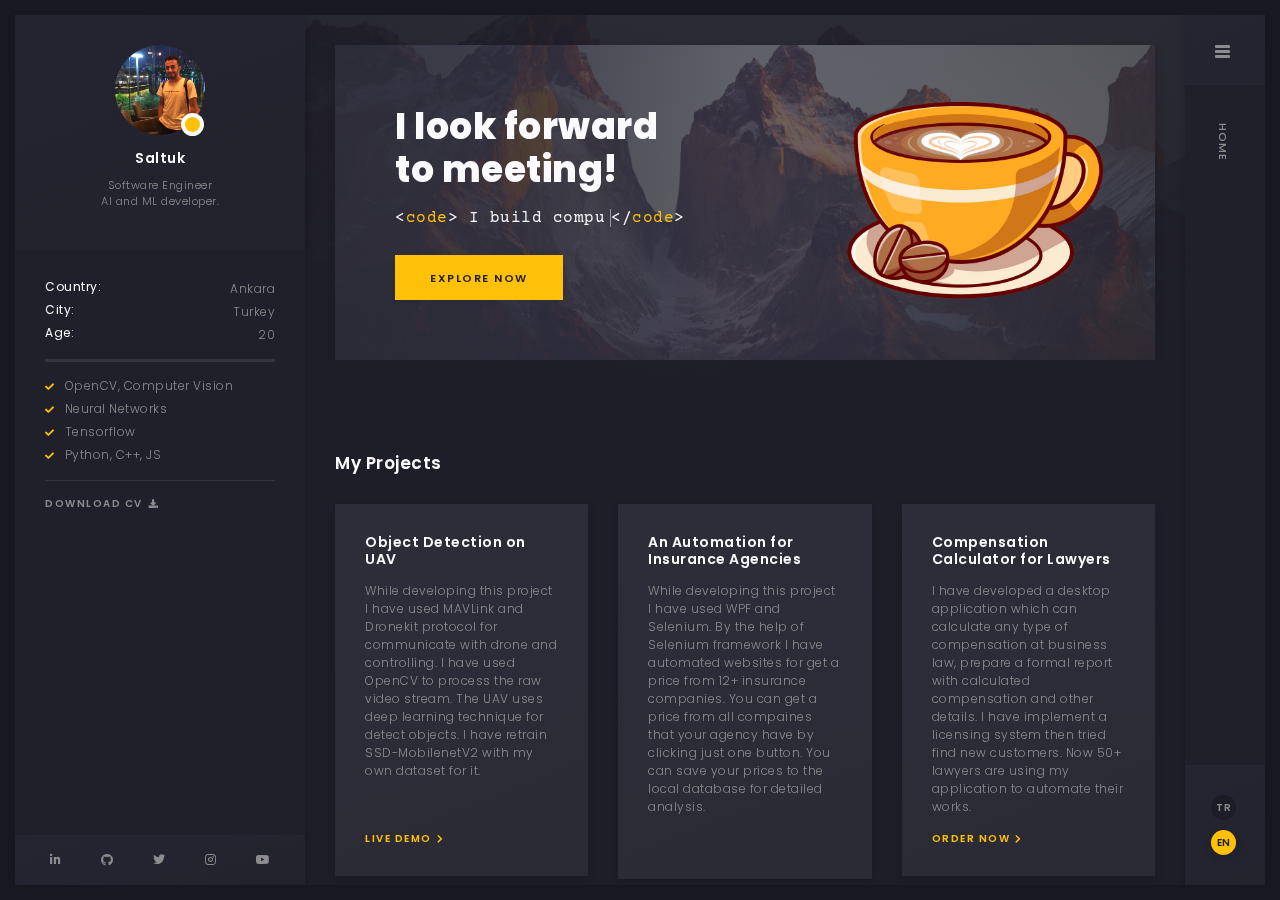
==== commit efecbe57: "Update index.html" ====
--- a/docs/index.html
+++ b/docs/index.html
@@ -118,7 +118,7 @@
               </div>
               <!-- avatar end -->
               <!-- name -->
-              <h5 class="art-name mb-10"><a href="home.html">Saltuk</a></h5>
+              <h5 class="art-name mb-10"><a href="index.html">Saltuk</a></h5>
               <!-- post -->
               <div class="art-sm-text">Software Engineer <br>AI and ML developer. </div>
             </div>
@@ -343,7 +343,7 @@
                       </div>
                       <!-- counter end -->
                       <!-- title -->
-                      <h6>3</h6>
+                      <h6>Certificate</h6>
                     </div>
                     <!-- couner frame end -->
 
@@ -671,7 +671,7 @@
             <!-- menu bar header end -->
 
             <!-- current page title -->
-            <div class="art-current-page"><a href="home.html">Home</a></div>
+            <div class="art-current-page"><a href="index.html">Home</a></div>
             <!-- current page title end -->
 
             <!-- scroll frame -->
@@ -682,7 +682,7 @@
                 <!-- menu list -->
                 <ul class="main-menu">
                   <!-- menu item -->
-                  <li class="menu-item current-menu-item"><a data-no-swup="" href="home.html">Home</a></li>
+                  <li class="menu-item current-menu-item"><a data-no-swup="" href="index.html">Home</a></li>
                   <!-- menu item -->       
                   <!-- menu item -->
                 </ul>
@@ -757,4 +757,4 @@
 
 
 
-<style type="text/css">.txt-rotate > .wrap { border-right: 0.08em solid rgba(215,205,240,.6); padding-right: 5px }</style></body></html>+<style type="text/css">.txt-rotate > .wrap { border-right: 0.08em solid rgba(215,205,240,.6); padding-right: 5px }</style></body></html>
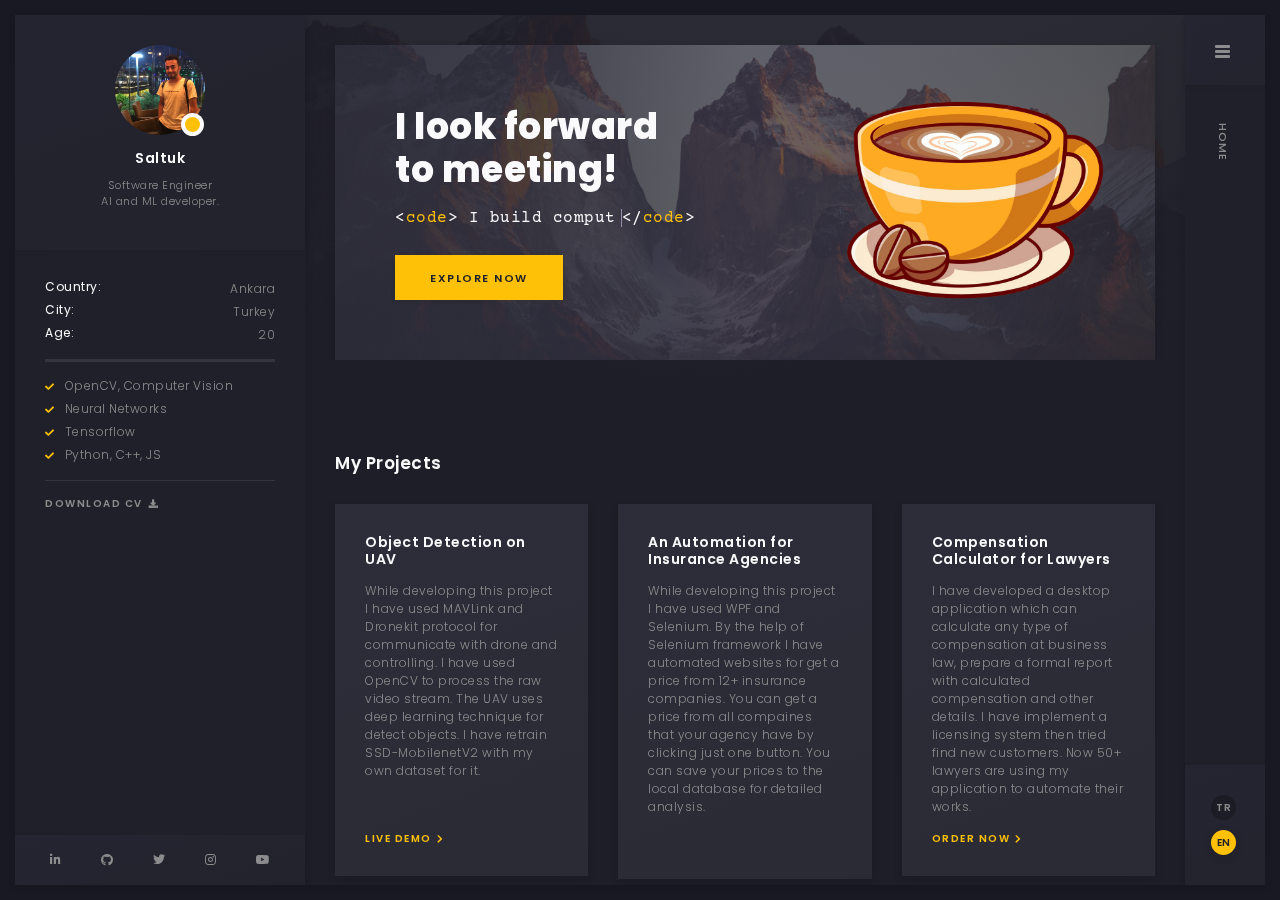
==== commit 7762e299: "Update index.html" ====
--- a/docs/index.html
+++ b/docs/index.html
@@ -17,7 +17,7 @@
   <!-- main css -->
   <link rel="stylesheet" href="css/style.css">
 
-  <title>Arter</title>
+  <title>Saltuk Özelgül</title>
 <style id="smooth-scrollbar-style">
 [data-scrollbar] {
   display: block;
@@ -176,7 +176,7 @@
               <div class="art-links-frame p-15-15">
 
                 <!-- download cv button -->
-                <a href="files/cv.txt" class="art-link" download="" data-no-swup="">Download cv <i class="fas fa-download"></i></a>
+                <a href="files/CV.pdf" target=”_blank” class="art-link" download="" data-no-swup="" >Download cv <i class="fas fa-download"></i></a>
 
               </div>
               <!-- links frame end -->
@@ -187,15 +187,15 @@
             <!-- sidebar social -->
             <div class="art-ls-social">
               <!-- social link -->
-              <a href="https://www.linkedin.com/in/saltukbugra/" target="_blank"><i class="fab fa-linkedin-in"></i></a>
+              <a href="https://www.linkedin.com/in/saltukozelgul/" data-no-swup="" target="_blank"><i class="fab fa-linkedin-in"></i></a>
               <!-- social link -->
-              <a href="https://github.com/saltukozelgul" target="_blank"><i class="fab fa-github"></i></a>
+              <a href="https://github.com/saltukozelgul" data-no-swup="" target="_blank"><i class="fab fa-github"></i></a>
               <!-- social link -->
-              <a href="https://twitter.com/saltukozelgul" target="_blank"><i class="fab fa-twitter"></i></a>
+              <a href="https://twitter.com/saltukozelgul" data-no-swup="" target="_blank"><i class="fab fa-twitter"></i></a>
               <!-- social link -->
-              <a href="https://www.instagram.com/saltukozelgul/" target="_blank"><i class="fab fa-instagram"></i></a>
+              <a href="https://www.instagram.com/saltukozelgul/" data-no-swup="" target="_blank"><i class="fab fa-instagram"></i></a>
               <!-- social link -->
-              <a href="https://www.youtube.com/channel/UCMifPLEtxztl5zZaLau1jIQ" target="_blank"><i class="fab fa-youtube"></i></a>
+              <a href="https://www.youtube.com/channel/UCMifPLEtxztl5zZaLau1jIQ" data-no-swup="" target="_blank"><i class="fab fa-youtube"></i></a>
             </div>
             <!-- sidebar social end -->
 
@@ -719,7 +719,7 @@
       <!-- preloader content -->
       <div class="art-preloader-content" style="opacity: 1;">
         <!-- title -->
-        <h4>Artur Carter</h4>
+        <h4>Saltuk Özelgül</h4>
         <!-- progressbar -->
         <div id="preloader" class="art-preloader-load" style="position: relative;"><svg viewBox="0 0 100 1.7" preserveAspectRatio="none" style="width: 100%; height: 100%;"><path d="M 0,0.85 L 100,0.85" stroke="#eee" stroke-width="1.7" fill-opacity="0"></path><path d="M 0,0.85 L 100,0.85" stroke="#555" stroke-width="1.7" fill-opacity="0" style="stroke-dasharray: 100, 100; stroke-dashoffset: 0;"></path></svg><div class="progressbar-text" style="position: absolute; left: 50%; top: 50%; padding: 0px; margin: 0px; transform: translate(-50%, -50%); color: rgb(85, 85, 85);">100 %</div></div>
       </div>
